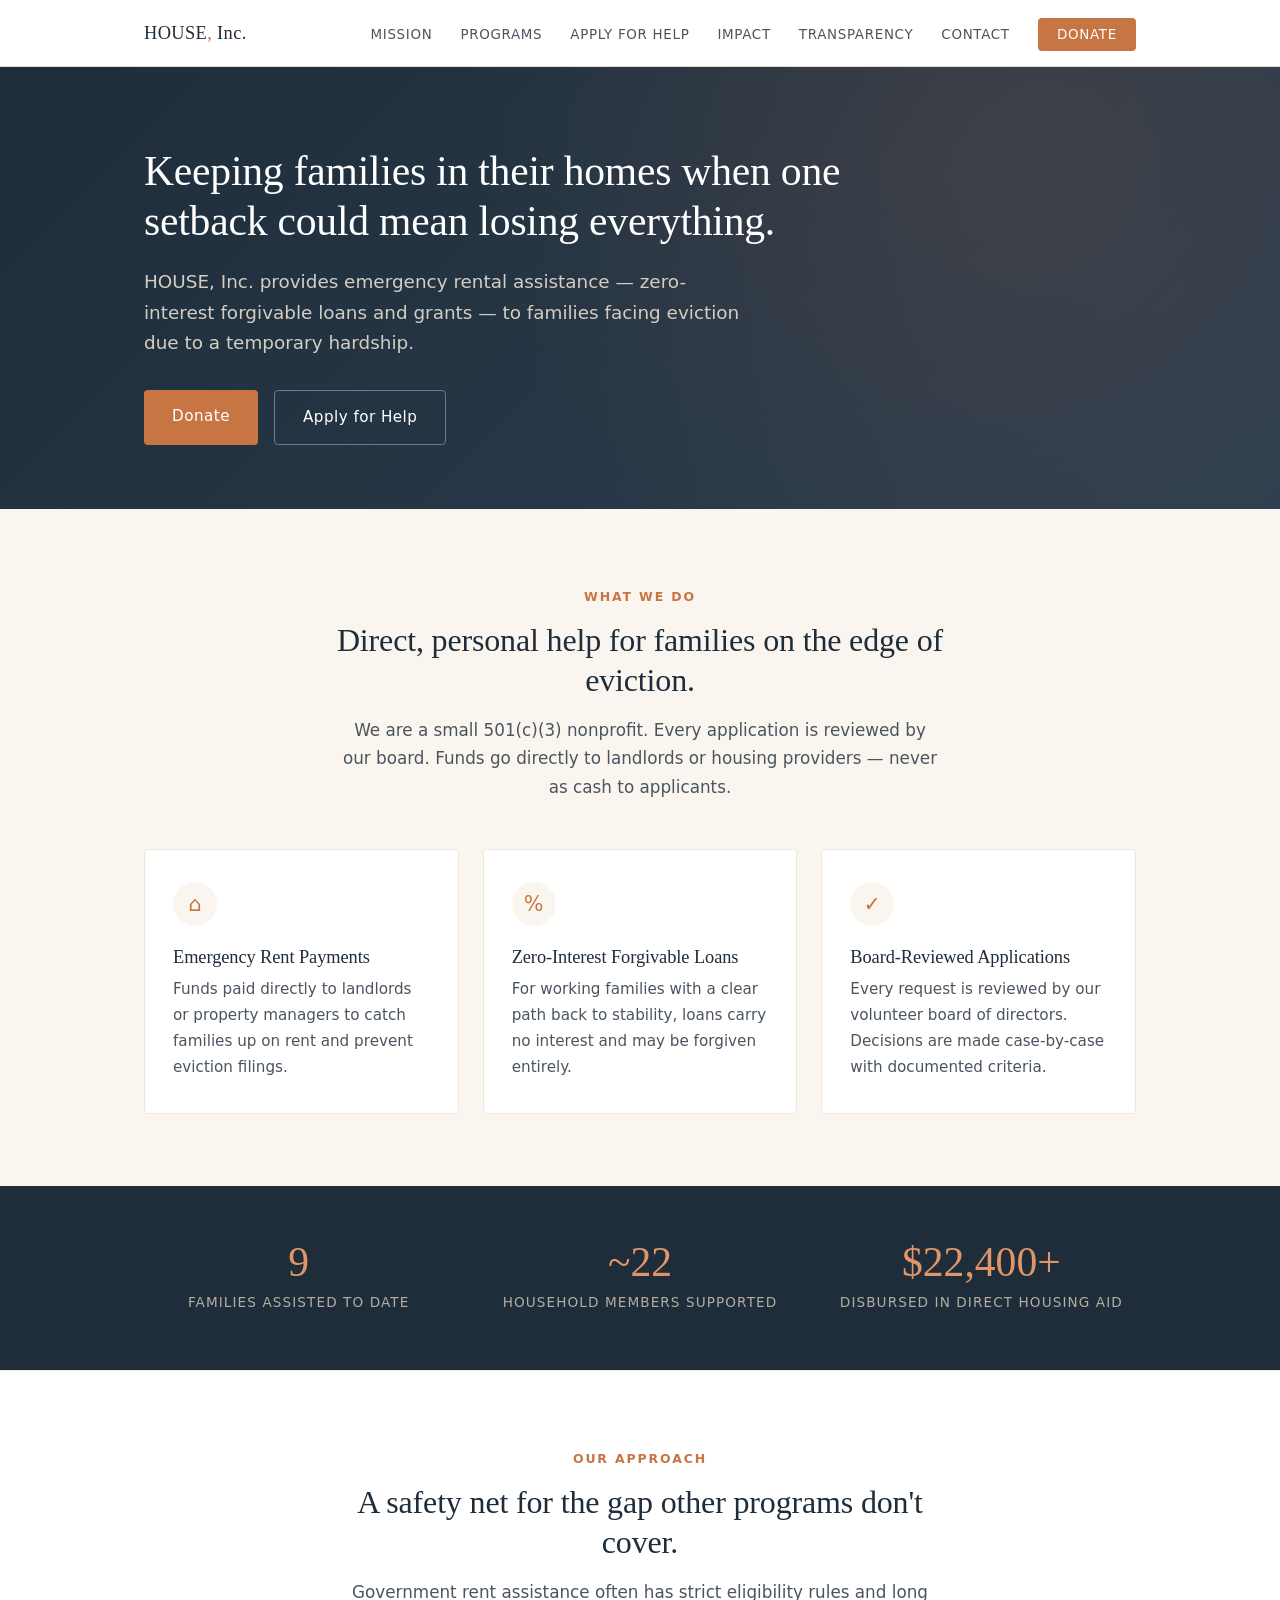
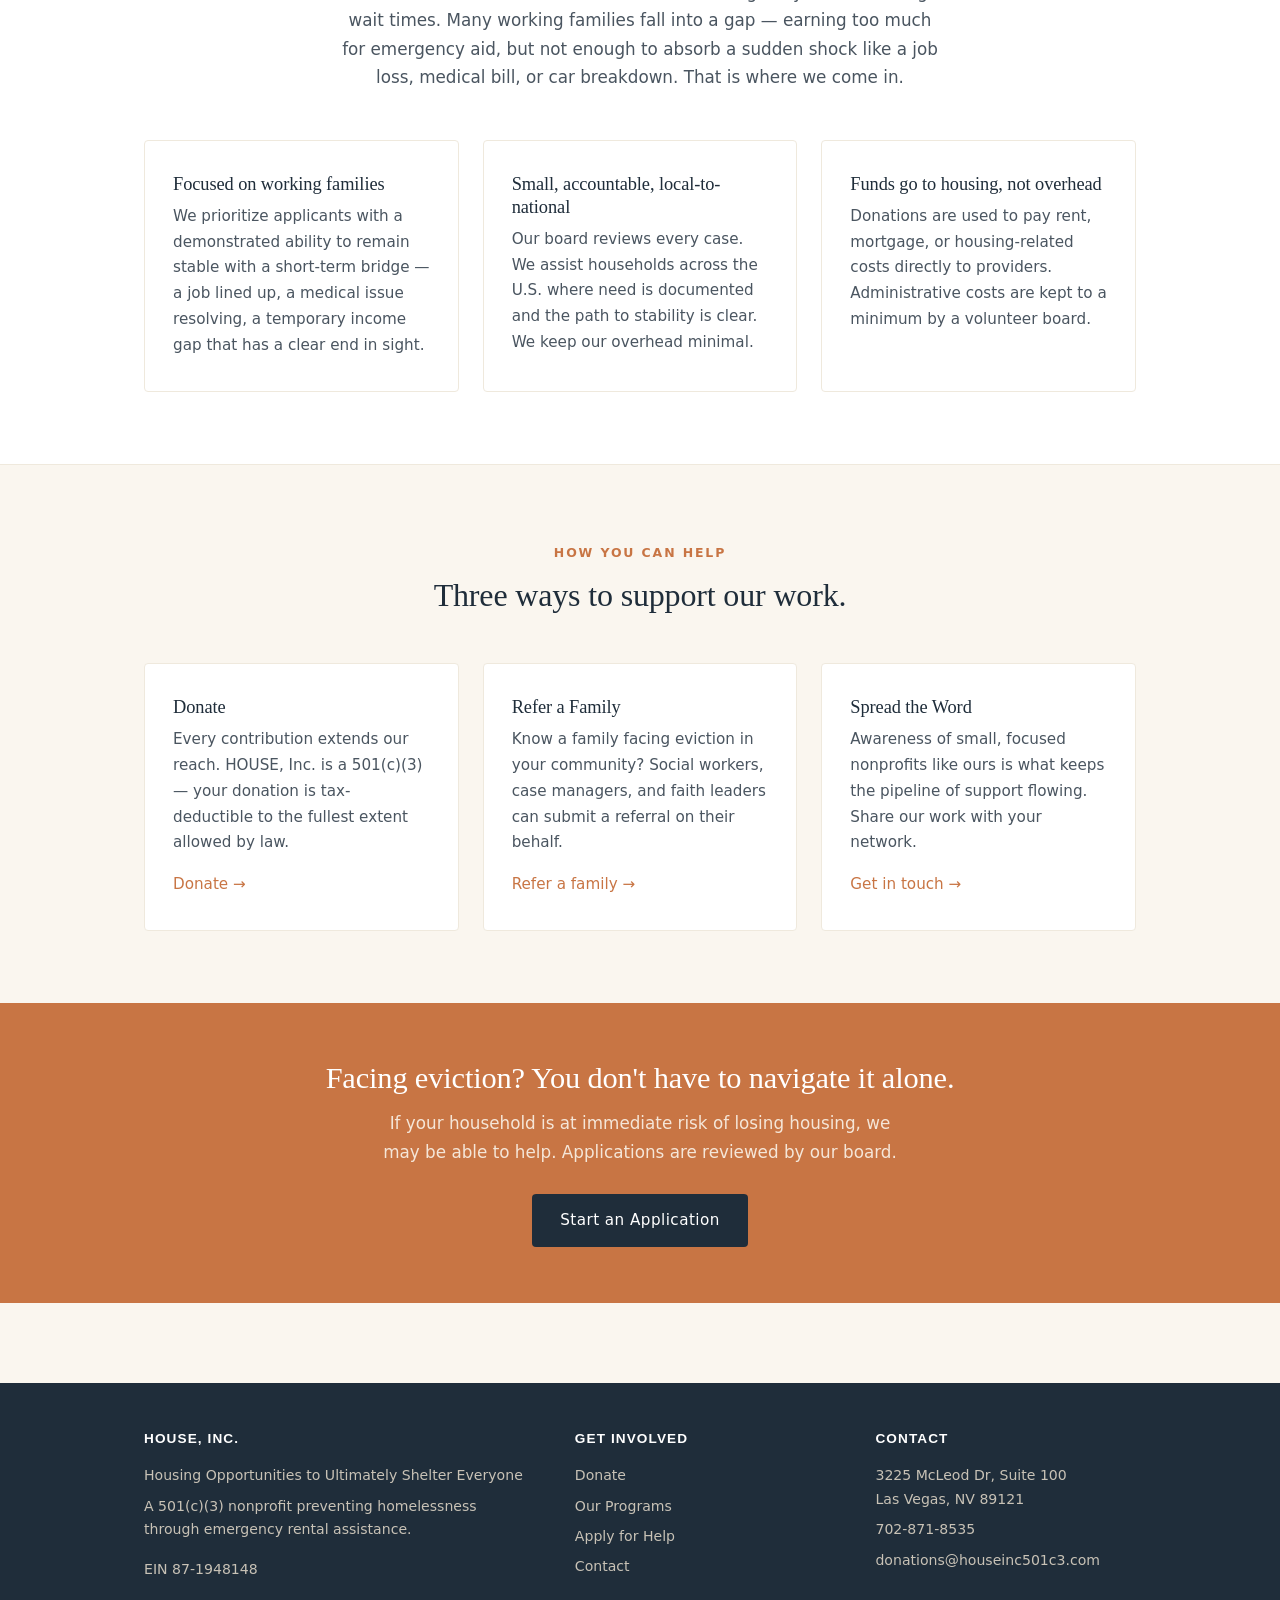
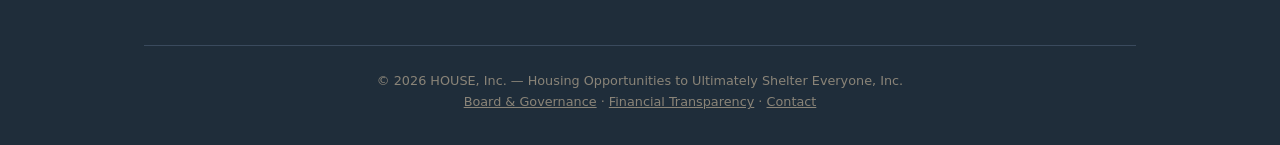
==== index.html @ 37bc9ef6 "Initial site: HOUSE Inc 501(c)(3) rebuild from Squarespace - 9 static pages: home, mission, programs" ====
<!DOCTYPE html>
<html lang="en">
<head>
 <meta charset="UTF-8">
 <meta name="viewport" content="width=device-width, initial-scale=1.0">
 <title>HOUSE, Inc. | Preventing Homelessness Through Emergency Rental Assistance</title>
 <meta name="description" content="HOUSE, Inc. is a 501(c)(3) nonprofit preventing homelessness by providing zero-interest forgivable loans and grants to families facing eviction. EIN 87-1948148.">
 <link rel="canonical" href="https://houseinc501c3.com/">
 <meta property="og:title" content="HOUSE, Inc. | Preventing Homelessness Through Emergency Rental Assistance">
 <meta property="og:description" content="A 501(c)(3) nonprofit helping families stay in their homes. Zero-interest forgivable loans and grants for emergency rent.">
 <meta property="og:type" content="website">
 <meta property="og:image" content="https://houseinc501c3.com/og-image.jpg">
 <meta property="og:url" content="https://houseinc501c3.com/">
 <link rel="stylesheet" href="/style.css">
</head>
<body>
 <div id="site-nav"></div>
 <main>
  <section class="hero">
   <div class="container">
    <h1>Keeping families in their homes when one setback could mean losing everything.</h1>
    <p class="tagline">HOUSE, Inc. provides emergency rental assistance — zero-interest forgivable loans and grants — to families facing eviction due to a temporary hardship.</p>
    <div class="hero-actions">
     <a href="/donate/" class="btn-primary">Donate</a>
     <a href="/apply/" class="btn-secondary">Apply for Help</a>
    </div>
   </div>
  </section>

  <section class="section">
   <div class="container">
    <div class="section-header">
     <span class="eyebrow">What We Do</span>
     <h2>Direct, personal help for families on the edge of eviction.</h2>
     <p>We are a small 501(c)(3) nonprofit. Every application is reviewed by our board. Funds go directly to landlords or housing providers — never as cash to applicants.</p>
    </div>
    <div class="pillars-grid">
     <div class="pillar">
      <div class="icon">⌂</div>
      <h3>Emergency Rent Payments</h3>
      <p>Funds paid directly to landlords or property managers to catch families up on rent and prevent eviction filings.</p>
     </div>
     <div class="pillar">
      <div class="icon">%</div>
      <h3>Zero-Interest Forgivable Loans</h3>
      <p>For working families with a clear path back to stability, loans carry no interest and may be forgiven entirely.</p>
     </div>
     <div class="pillar">
      <div class="icon">✓</div>
      <h3>Board-Reviewed Applications</h3>
      <p>Every request is reviewed by our volunteer board of directors. Decisions are made case-by-case with documented criteria.</p>
     </div>
    </div>
   </div>
  </section>

  <section class="stats">
   <div class="container">
    <div class="stats-grid">
     <div>
      <div class="stat-number">9</div>
      <div class="stat-label">Families assisted to date</div>
     </div>
     <div>
      <div class="stat-number">~22</div>
      <div class="stat-label">Household members supported</div>
     </div>
     <div>
      <div class="stat-number">$22,400+</div>
      <div class="stat-label">Disbursed in direct housing aid</div>
     </div>
    </div>
   </div>
  </section>

  <section class="section section-soft">
   <div class="container">
    <div class="section-header">
     <span class="eyebrow">Our Approach</span>
     <h2>A safety net for the gap other programs don't cover.</h2>
     <p>Government rent assistance often has strict eligibility rules and long wait times. Many working families fall into a gap — earning too much for emergency aid, but not enough to absorb a sudden shock like a job loss, medical bill, or car breakdown. That is where we come in.</p>
    </div>
    <div class="pillars-grid">
     <div class="pillar">
      <h3>Focused on working families</h3>
      <p>We prioritize applicants with a demonstrated ability to remain stable with a short-term bridge — a job lined up, a medical issue resolving, a temporary income gap that has a clear end in sight.</p>
     </div>
     <div class="pillar">
      <h3>Small, accountable, local-to-national</h3>
      <p>Our board reviews every case. We assist households across the U.S. where need is documented and the path to stability is clear. We keep our overhead minimal.</p>
     </div>
     <div class="pillar">
      <h3>Funds go to housing, not overhead</h3>
      <p>Donations are used to pay rent, mortgage, or housing-related costs directly to providers. Administrative costs are kept to a minimum by a volunteer board.</p>
     </div>
    </div>
   </div>
  </section>

  <section class="section">
   <div class="container">
    <div class="section-header">
     <span class="eyebrow">How You Can Help</span>
     <h2>Three ways to support our work.</h2>
    </div>
    <div class="pillars-grid">
     <div class="pillar">
      <h3>Donate</h3>
      <p>Every contribution extends our reach. HOUSE, Inc. is a 501(c)(3) — your donation is tax-deductible to the fullest extent allowed by law.</p>
      <p style="margin-top:1rem;"><a href="/donate/">Donate →</a></p>
     </div>
     <div class="pillar">
      <h3>Refer a Family</h3>
      <p>Know a family facing eviction in your community? Social workers, case managers, and faith leaders can submit a referral on their behalf.</p>
      <p style="margin-top:1rem;"><a href="/apply/">Refer a family →</a></p>
     </div>
     <div class="pillar">
      <h3>Spread the Word</h3>
      <p>Awareness of small, focused nonprofits like ours is what keeps the pipeline of support flowing. Share our work with your network.</p>
      <p style="margin-top:1rem;"><a href="/contact/">Get in touch →</a></p>
     </div>
    </div>
   </div>
  </section>

  <section class="cta-banner">
   <div class="container">
    <h2>Facing eviction? You don't have to navigate it alone.</h2>
    <p>If your household is at immediate risk of losing housing, we may be able to help. Applications are reviewed by our board.</p>
    <a href="/apply/" class="btn-primary">Start an Application</a>
   </div>
  </section>
 </main>
 <div id="site-footer"></div>
 <script src="/nav.js"></script>
 <script src="/footer.js"></script>
</body>
</html>
---- style.css ----
/* ================================================
 HOUSE, Inc. — Main Stylesheet
 A 501(c)(3) preventing homelessness through
 emergency rental assistance.
 ================================================ */

:root {
 --slate: #2c3e50;
 --slate-dark: #1f2d3a;
 --slate-light: #4a5d72;
 --warm: #c87544;
 --warm-light: #e09668;
 --cream: #faf6ef;
 --paper: #ffffff;
 --ink: #1a1f2a;
 --ink-soft: #4a5560;
 --ink-muted: #7a8290;
 --border: #e3dccf;
 --border-soft: #efe9dd;
 --max-width: 1040px;
 --radius: 4px;
}

* { box-sizing: border-box; margin: 0; padding: 0; }

html { scroll-behavior: smooth; }

body {
 background: var(--cream);
 color: var(--ink);
 font-family: -apple-system, BlinkMacSystemFont, "Segoe UI", system-ui, sans-serif;
 font-size: 17px;
 line-height: 1.7;
 -webkit-font-smoothing: antialiased;
}

h1, h2, h3, h4 {
 font-family: Georgia, "Times New Roman", serif;
 color: var(--slate-dark);
 line-height: 1.25;
 font-weight: 400;
 letter-spacing: -0.005em;
}

a { color: var(--warm); text-decoration: none; transition: color 0.15s ease; }
a:hover { color: var(--slate); text-decoration: underline; text-underline-offset: 3px; }

.container {
 max-width: var(--max-width);
 margin: 0 auto;
 padding: 0 1.5rem;
}

/* ============================================
 Navigation
 ============================================ */
#site-nav {
 background: var(--paper);
 border-bottom: 1px solid var(--border);
 padding: 1.1rem 0;
 position: sticky;
 top: 0;
 z-index: 50;
}

#site-nav .container {
 display: flex;
 align-items: center;
 justify-content: space-between;
 gap: 1.5rem;
}

.nav-logo {
 font-family: Georgia, serif;
 font-size: 1.15rem;
 color: var(--slate-dark);
 font-weight: 400;
 letter-spacing: 0.02em;
 white-space: nowrap;
}

.nav-logo strong { color: var(--warm); font-weight: 400; }

.main-nav ul {
 list-style: none;
 display: flex;
 gap: 1.75rem;
 align-items: center;
}

.main-nav a {
 color: var(--ink-soft);
 font-size: 0.84rem;
 letter-spacing: 0.05em;
 text-transform: uppercase;
 font-weight: 500;
}

.main-nav a:hover { color: var(--warm); text-decoration: none; }

.nav-donate {
 background: var(--warm);
 color: var(--paper) !important;
 padding: 0.55rem 1.2rem;
 border-radius: var(--radius);
 text-transform: uppercase;
 font-size: 0.84rem;
 letter-spacing: 0.06em;
}

.nav-donate:hover { background: var(--slate); text-decoration: none; }

.nav-toggle {
 display: none;
 background: none;
 border: none;
 font-size: 1.5rem;
 color: var(--slate-dark);
 cursor: pointer;
 padding: 0.25rem 0.5rem;
}

/* ============================================
 Footer
 ============================================ */
#site-footer {
 background: var(--slate-dark);
 color: #c8c2b6;
 padding: 3rem 0 2rem;
 margin-top: 5rem;
 font-size: 0.88rem;
 line-height: 1.7;
}

#site-footer .container {
 display: grid;
 grid-template-columns: 1.5fr 1fr 1fr;
 gap: 2.5rem;
}

.footer-col h4 {
 color: var(--paper);
 font-size: 0.85rem;
 text-transform: uppercase;
 letter-spacing: 0.08em;
 font-family: -apple-system, sans-serif;
 font-weight: 600;
 margin-bottom: 1rem;
}

.footer-col p, .footer-col li {
 color: #c8c2b6;
 margin-bottom: 0.4rem;
}

.footer-col a { color: #c8c2b6; }
.footer-col a:hover { color: var(--warm-light); }

.footer-col ul { list-style: none; }

.footer-bottom {
 grid-column: 1 / -1;
 border-top: 1px solid #3a4a5d;
 padding-top: 1.5rem;
 margin-top: 1rem;
 text-align: center;
 color: #8a8478;
 font-size: 0.8rem;
}

.footer-bottom a { color: #8a8478; text-decoration: underline; }

/* ============================================
 Hero
 ============================================ */
.hero {
 background: linear-gradient(135deg, var(--slate-dark) 0%, var(--slate) 100%);
 color: var(--paper);
 padding: 5rem 0 4rem;
 position: relative;
 overflow: hidden;
}

.hero::before {
 content: "";
 position: absolute;
 top: 0; right: 0; bottom: 0; left: 0;
 background: radial-gradient(circle at 80% 20%, rgba(200, 117, 68, 0.15) 0%, transparent 50%);
 pointer-events: none;
}

.hero .container { position: relative; z-index: 1; }

.hero h1 {
 color: var(--paper);
 font-size: 2.6rem;
 margin-bottom: 1.25rem;
 max-width: 720px;
 line-height: 1.2;
}

.hero .tagline {
 color: #d4cec2;
 font-size: 1.15rem;
 max-width: 600px;
 line-height: 1.65;
 margin-bottom: 2rem;
}

.hero-actions {
 display: flex;
 gap: 1rem;
 flex-wrap: wrap;
}

.btn-primary {
 background: var(--warm);
 color: var(--paper);
 padding: 0.85rem 1.75rem;
 border-radius: var(--radius);
 font-size: 0.95rem;
 font-weight: 500;
 letter-spacing: 0.03em;
 display: inline-block;
}

.btn-primary:hover {
 background: var(--warm-light);
 color: var(--slate-dark);
 text-decoration: none;
}

.btn-secondary {
 background: transparent;
 color: var(--paper);
 border: 1px solid #6b7a8c;
 padding: 0.85rem 1.75rem;
 border-radius: var(--radius);
 font-size: 0.95rem;
 letter-spacing: 0.03em;
 display: inline-block;
}

.btn-secondary:hover {
 background: rgba(255, 255, 255, 0.08);
 color: var(--paper);
 text-decoration: none;
}

/* ============================================
 Sections
 ============================================ */
.section {
 padding: 4.5rem 0;
}

.section-tight { padding: 3rem 0; }

.section-soft { background: var(--paper); border-top: 1px solid var(--border-soft); border-bottom: 1px solid var(--border-soft); }

.section-header {
 text-align: center;
 margin-bottom: 3rem;
}

.section-header .eyebrow {
 display: inline-block;
 font-size: 0.78rem;
 letter-spacing: 0.15em;
 text-transform: uppercase;
 color: var(--warm);
 font-weight: 600;
 margin-bottom: 0.75rem;
}

.section-header h2 {
 font-size: 2rem;
 max-width: 640px;
 margin: 0 auto 1rem;
}

.section-header p {
 color: var(--ink-soft);
 max-width: 600px;
 margin: 0 auto;
 font-size: 1.05rem;
}

/* ============================================
 Pillars / Cards
 ============================================ */
.pillars-grid {
 display: grid;
 grid-template-columns: repeat(3, 1fr);
 gap: 1.5rem;
}

.pillar {
 background: var(--paper);
 border: 1px solid var(--border-soft);
 border-radius: var(--radius);
 padding: 2rem 1.75rem;
}

.pillar .icon {
 width: 44px;
 height: 44px;
 background: var(--cream);
 border-radius: 50%;
 display: flex;
 align-items: center;
 justify-content: center;
 color: var(--warm);
 font-size: 1.3rem;
 margin-bottom: 1.25rem;
}

.pillar h3 {
 font-size: 1.15rem;
 margin-bottom: 0.5rem;
 color: var(--slate-dark);
}

.pillar p {
 color: var(--ink-soft);
 font-size: 0.95rem;
}

/* ============================================
 Stats
 ============================================ */
.stats {
 background: var(--slate-dark);
 color: var(--paper);
 padding: 3.5rem 0;
}

.stats-grid {
 display: grid;
 grid-template-columns: repeat(3, 1fr);
 gap: 2rem;
 text-align: center;
}

.stat-number {
 font-family: Georgia, serif;
 font-size: 2.6rem;
 color: var(--warm-light);
 line-height: 1;
 margin-bottom: 0.5rem;
}

.stat-label {
 font-size: 0.85rem;
 text-transform: uppercase;
 letter-spacing: 0.08em;
 color: #b4ada1;
}

/* ============================================
 Page Content (inner pages)
 ============================================ */
.page-header {
 background: var(--slate);
 color: var(--paper);
 padding: 3.5rem 0 3rem;
}

.page-header h1 {
 color: var(--paper);
 font-size: 2.3rem;
 margin-bottom: 0.75rem;
}

.page-header p {
 color: #c8c2b6;
 font-size: 1.1rem;
 max-width: 640px;
}

.page-content {
 padding: 4rem 0;
 max-width: 720px;
 margin: 0 auto;
}

.page-content h2 {
 font-size: 1.5rem;
 color: var(--slate-dark);
 margin: 2.5rem 0 1rem;
 padding-top: 0.5rem;
}

.page-content h2:first-child { margin-top: 0; }

.page-content h3 {
 font-size: 1.1rem;
 color: var(--slate-dark);
 margin: 1.75rem 0 0.75rem;
 font-family: -apple-system, sans-serif;
 font-weight: 600;
}

.page-content p {
 margin-bottom: 1.1rem;
 color: var(--ink);
}

.page-content ul, .page-content ol {
 margin: 0.5rem 0 1.25rem 1.4rem;
}

.page-content li {
 margin-bottom: 0.5rem;
 color: var(--ink);
}

.page-content strong { color: var(--slate-dark); }

.page-content a { color: var(--warm); }

.page-content blockquote {
 border-left: 3px solid var(--warm);
 padding: 0.5rem 0 0.5rem 1.25rem;
 margin: 1.5rem 0;
 color: var(--ink-soft);
 font-style: italic;
}

/* ============================================
 Callout / Info Box
 ============================================ */
.callout {
 background: var(--paper);
 border: 1px solid var(--border-soft);
 border-left: 4px solid var(--warm);
 border-radius: var(--radius);
 padding: 1.5rem 1.75rem;
 margin: 2rem 0;
}

.callout h3 {
 color: var(--slate-dark);
 font-family: -apple-system, sans-serif;
 font-weight: 600;
 font-size: 1.05rem;
 margin-bottom: 0.5rem;
}

.callout p { margin-bottom: 0.5rem; }
.callout p:last-child { margin-bottom: 0; }

/* ============================================
 Programs
 ============================================ */
.program-card {
 background: var(--paper);
 border: 1px solid var(--border-soft);
 border-radius: var(--radius);
 padding: 2rem;
 margin-bottom: 1.5rem;
}

.program-card h3 {
 color: var(--slate-dark);
 font-size: 1.35rem;
 margin-bottom: 0.5rem;
}

.program-card .program-tag {
 display: inline-block;
 background: var(--cream);
 color: var(--warm);
 font-size: 0.75rem;
 padding: 0.25rem 0.7rem;
 border-radius: 99px;
 letter-spacing: 0.05em;
 text-transform: uppercase;
 font-weight: 600;
 margin-bottom: 1rem;
}

/* ============================================
 Forms
 ============================================ */
.form-card {
 background: var(--paper);
 border: 1px solid var(--border-soft);
 border-radius: var(--radius);
 padding: 2.5rem;
 max-width: 640px;
 margin: 0 auto;
}

.form-group { margin-bottom: 1.25rem; }

.form-group label {
 display: block;
 font-size: 0.85rem;
 color: var(--ink-soft);
 margin-bottom: 0.4rem;
 letter-spacing: 0.04em;
 font-weight: 500;
}

.form-group input,
.form-group textarea,
.form-group select {
 width: 100%;
 padding: 0.75rem 0.9rem;
 border: 1px solid var(--border);
 background: white;
 font-family: inherit;
 font-size: 1rem;
 color: var(--ink);
 border-radius: var(--radius);
}

.form-group input:focus,
.form-group textarea:focus,
.form-group select:focus {
 outline: none;
 border-color: var(--warm);
 box-shadow: 0 0 0 3px rgba(200, 117, 68, 0.15);
}

.form-group textarea { min-height: 130px; resize: vertical; }

.btn {
 display: inline-block;
 padding: 0.85rem 1.75rem;
 background: var(--warm);
 color: var(--paper) !important;
 font-size: 0.92rem;
 letter-spacing: 0.04em;
 font-weight: 500;
 border: none;
 border-radius: var(--radius);
 cursor: pointer;
 font-family: inherit;
}

.btn:hover { background: var(--slate); }

.btn-block { width: 100%; text-align: center; }

.btn-outline {
 background: transparent;
 color: var(--slate-dark) !important;
 border: 1px solid var(--border);
}

.btn-outline:hover { background: var(--cream); color: var(--slate-dark) !important; }

/* ============================================
 Info table (board, etc.)
 ============================================ */
.info-list {
 list-style: none;
 margin: 1rem 0;
}

.info-list li {
 display: flex;
 gap: 1.5rem;
 padding: 0.75rem 0;
 border-bottom: 1px solid var(--border-soft);
}

.info-list .label {
 flex: 0 0 160px;
 color: var(--ink-muted);
 font-size: 0.85rem;
 text-transform: uppercase;
 letter-spacing: 0.05em;
 padding-top: 0.15rem;
}

.info-list .value {
 flex: 1;
 color: var(--ink);
}

/* ============================================
 CTA Banner
 ============================================ */
.cta-banner {
 background: var(--warm);
 color: var(--paper);
 padding: 3.5rem 0;
 text-align: center;
}

.cta-banner h2 {
 color: var(--paper);
 font-size: 1.9rem;
 margin-bottom: 0.75rem;
}

.cta-banner p {
 color: #f5e6d8;
 max-width: 540px;
 margin: 0 auto 1.75rem;
 font-size: 1.05rem;
}

.cta-banner .btn-primary {
 background: var(--slate-dark);
 color: var(--paper) !important;
}

.cta-banner .btn-primary:hover { background: var(--slate); }

.cta-banner .btn-secondary {
 color: var(--paper);
 border-color: rgba(255, 255, 255, 0.4);
}

.cta-banner .btn-secondary:hover { background: rgba(255, 255, 255, 0.1); }

/* ============================================
 Responsive
 ============================================ */
@media (max-width: 860px) {
 .pillars-grid { grid-template-columns: 1fr; }
 .stats-grid { grid-template-columns: 1fr; gap: 2.5rem; }
 #site-footer .container { grid-template-columns: 1fr; gap: 2rem; }

 .nav-toggle { display: block; }

 .main-nav {
 display: none;
 position: absolute;
 top: 100%;
 left: 0;
 right: 0;
 background: var(--paper);
 border-bottom: 1px solid var(--border);
 padding: 1rem 1.5rem 1.5rem;
 box-shadow: 0 4px 12px rgba(0,0,0,0.06);
 }

 .main-nav.open { display: block; }

 .main-nav ul {
 flex-direction: column;
 gap: 1rem;
 align-items: flex-start;
 }

 .main-nav a { font-size: 0.95rem; }

 .nav-donate { margin-top: 0.5rem; }

 #site-nav { position: relative; }

 .hero h1 { font-size: 2rem; }
 .hero { padding: 3.5rem 0 3rem; }

 .page-header h1 { font-size: 1.85rem; }
 .section-header h2 { font-size: 1.65rem; }
}

@media (max-width: 480px) {
 body { font-size: 16px; }
 .hero h1 { font-size: 1.75rem; }
 .btn-primary, .btn-secondary { width: 100%; text-align: center; }
 .hero-actions { flex-direction: column; }
}
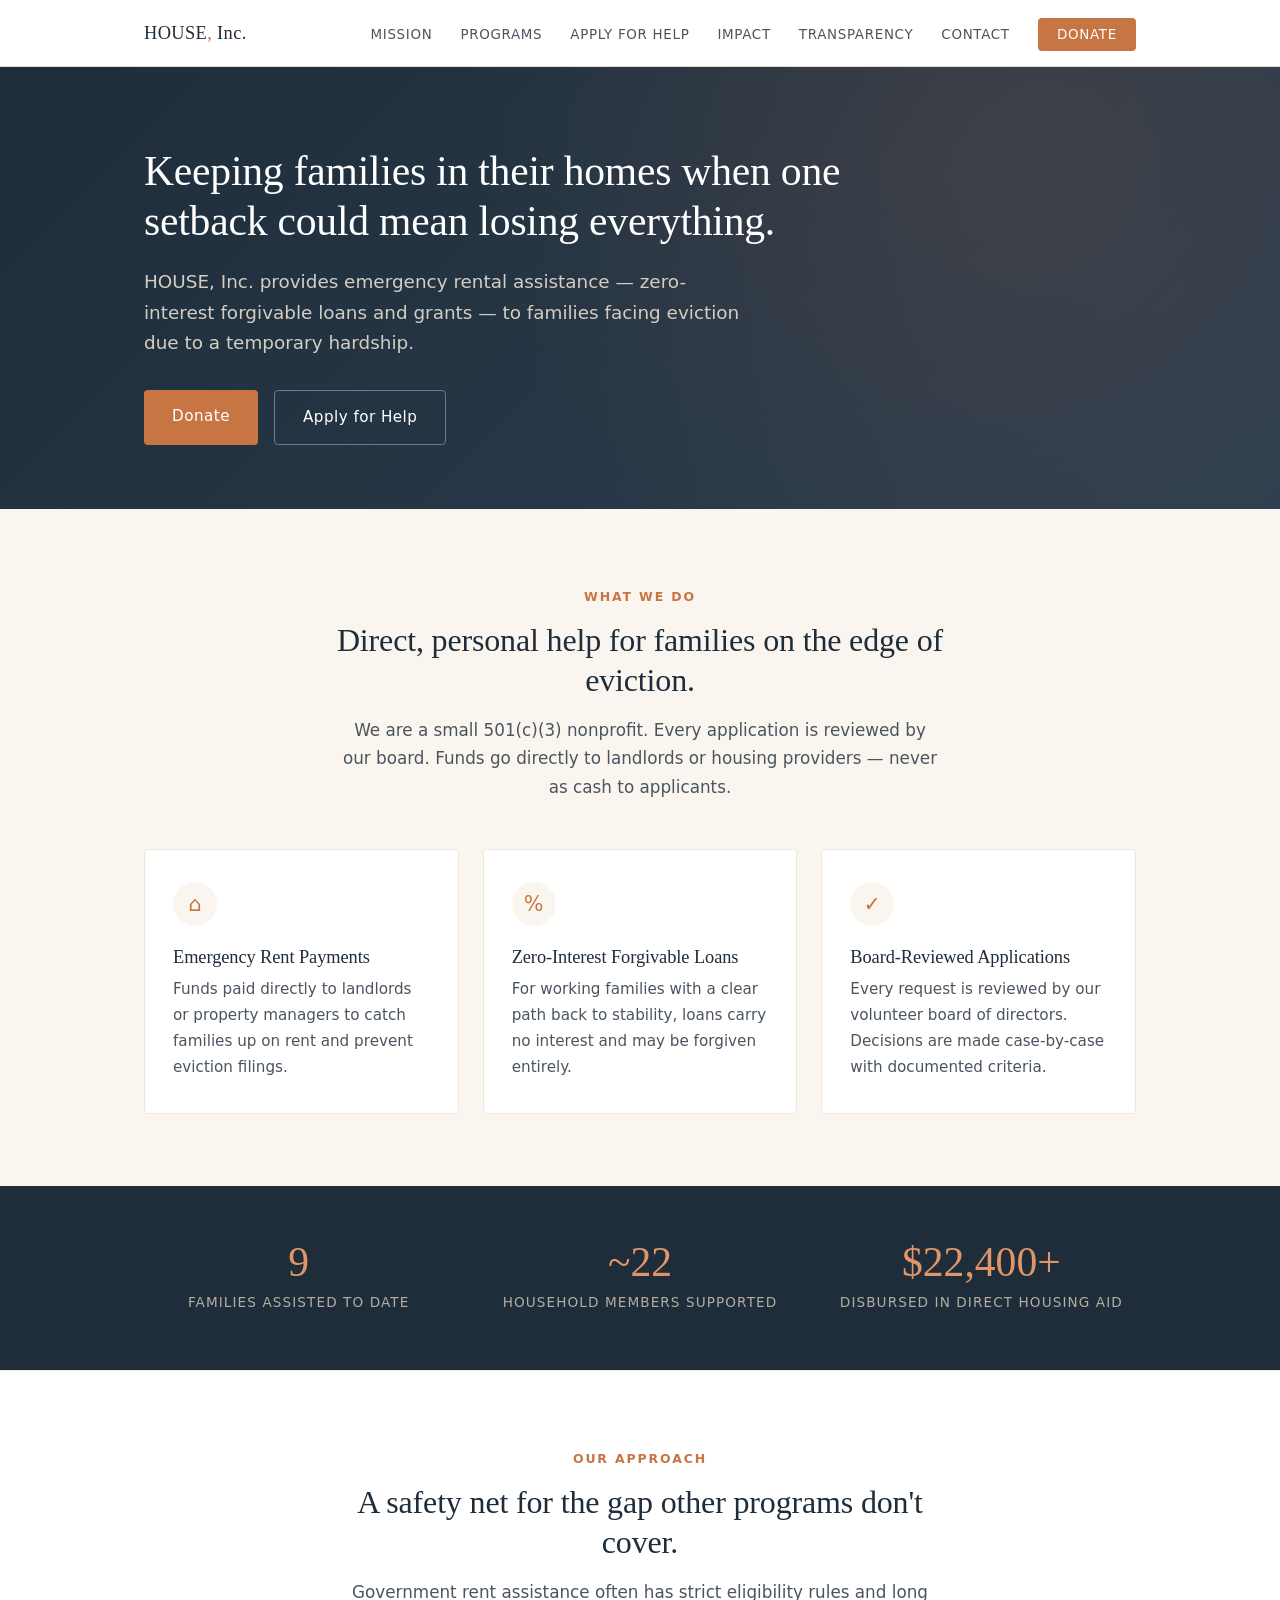
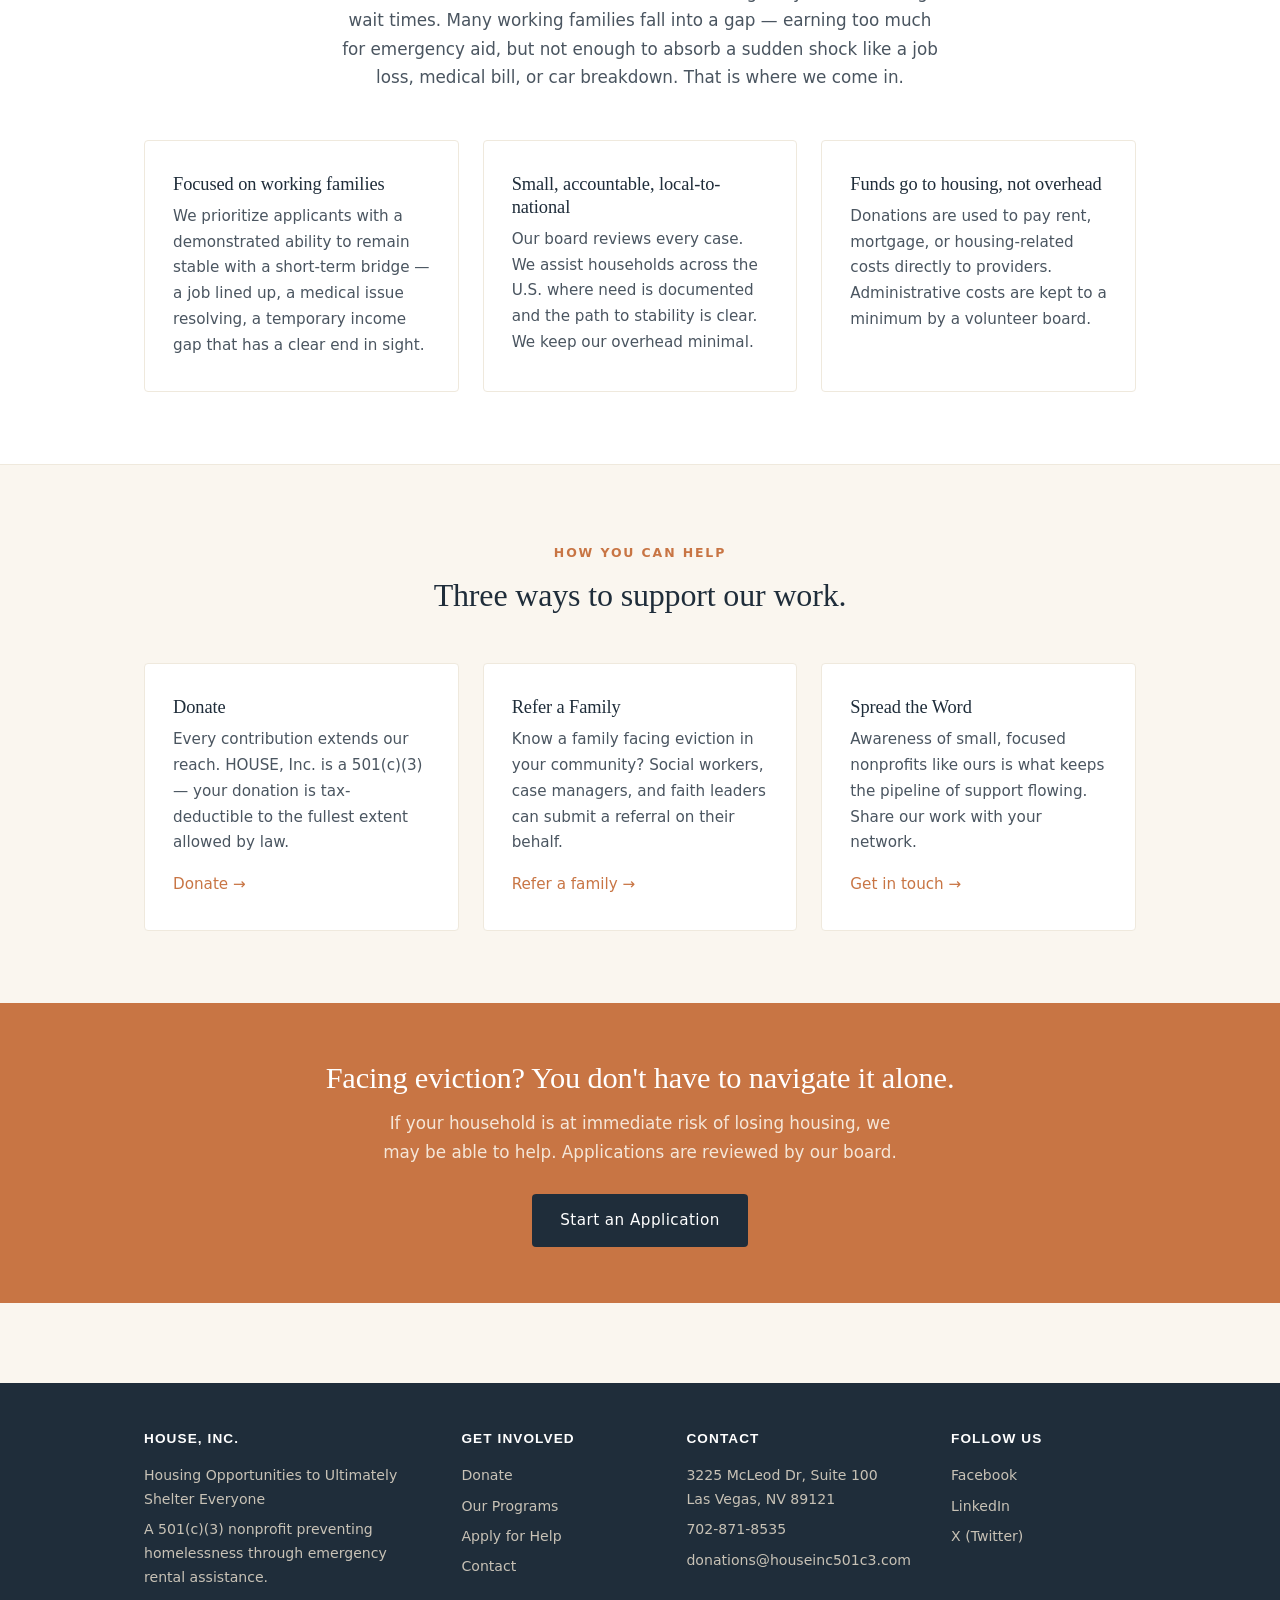
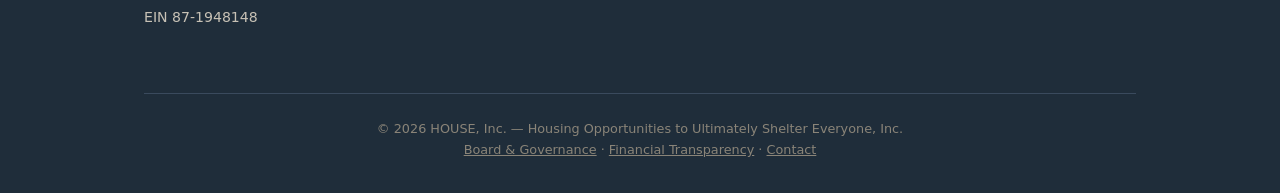
==== commit 64df03cd: "Add favicon set and link tags on all pages Generated from a 1024x1024 brand favicon (slate + copper " ====
--- a/index.html
+++ b/index.html
@@ -6,6 +6,12 @@
  <title>HOUSE, Inc. | Preventing Homelessness Through Emergency Rental Assistance</title>
  <meta name="description" content="HOUSE, Inc. is a 501(c)(3) nonprofit preventing homelessness by providing zero-interest forgivable loans and grants to families facing eviction. EIN 87-1948148.">
  <link rel="canonical" href="https://houseinc501c3.com/">
+ <link rel="icon" type="image/x-icon" href="/favicon.ico">
+ <link rel="icon" type="image/png" sizes="32x32" href="/favicon-32x32.png">
+ <link rel="icon" type="image/png" sizes="16x16" href="/favicon-16x16.png">
+ <link rel="apple-touch-icon" sizes="180x180" href="/apple-touch-icon.png">
+ <link rel="manifest" href="/site.webmanifest">
+ <meta name="theme-color" content="#2c3e50">
  <meta property="og:title" content="HOUSE, Inc. | Preventing Homelessness Through Emergency Rental Assistance">
  <meta property="og:description" content="A 501(c)(3) nonprofit helping families stay in their homes. Zero-interest forgivable loans and grants for emergency rent.">
  <meta property="og:type" content="website">
--- a/style.css
+++ b/style.css
@@ -134,7 +134,7 @@
 
 #site-footer .container {
  display: grid;
- grid-template-columns: 1.5fr 1fr 1fr;
+ grid-template-columns: 1.5fr 1fr 1fr 1fr;
  gap: 2.5rem;
 }
 
@@ -624,7 +624,7 @@
 @media (max-width: 860px) {
  .pillars-grid { grid-template-columns: 1fr; }
  .stats-grid { grid-template-columns: 1fr; gap: 2.5rem; }
- #site-footer .container { grid-template-columns: 1fr; gap: 2rem; }
+ #site-footer .container { grid-template-columns: 1fr 1fr; gap: 2rem; }
 
  .nav-toggle { display: block; }
 
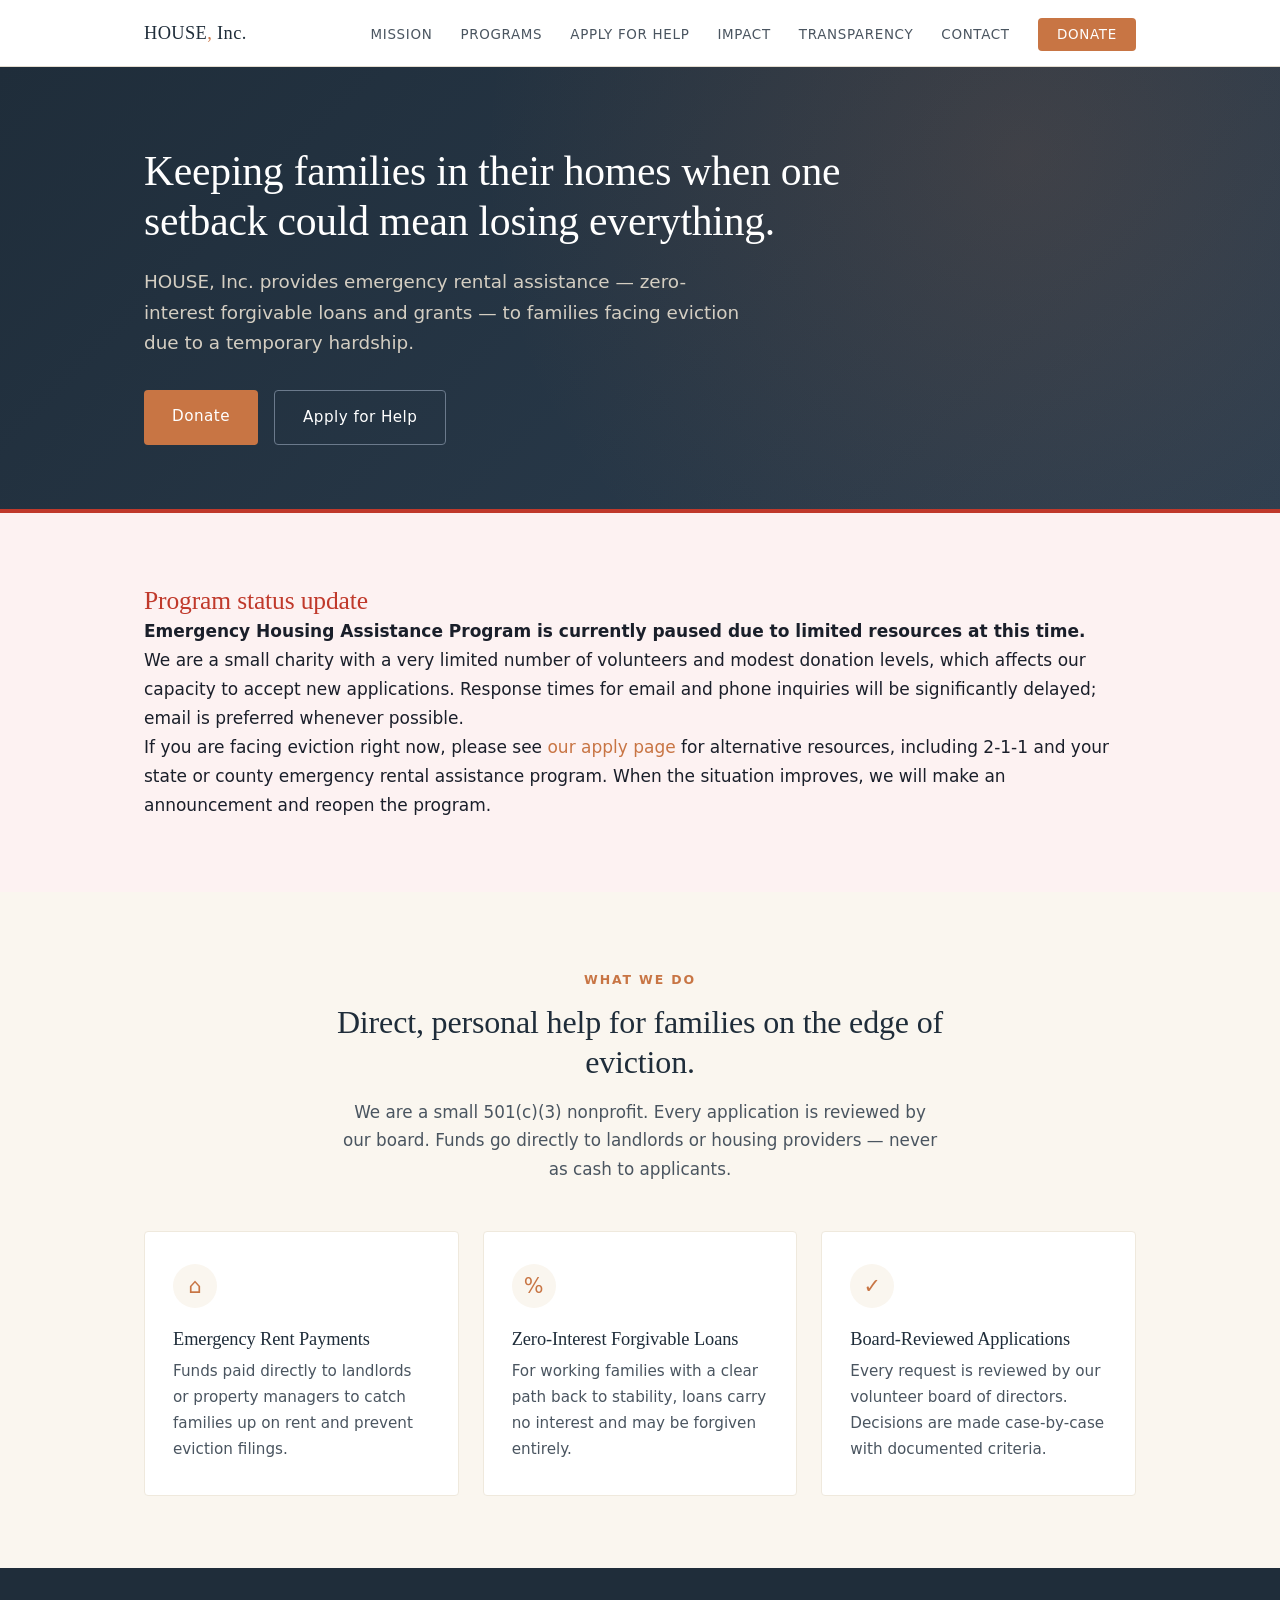
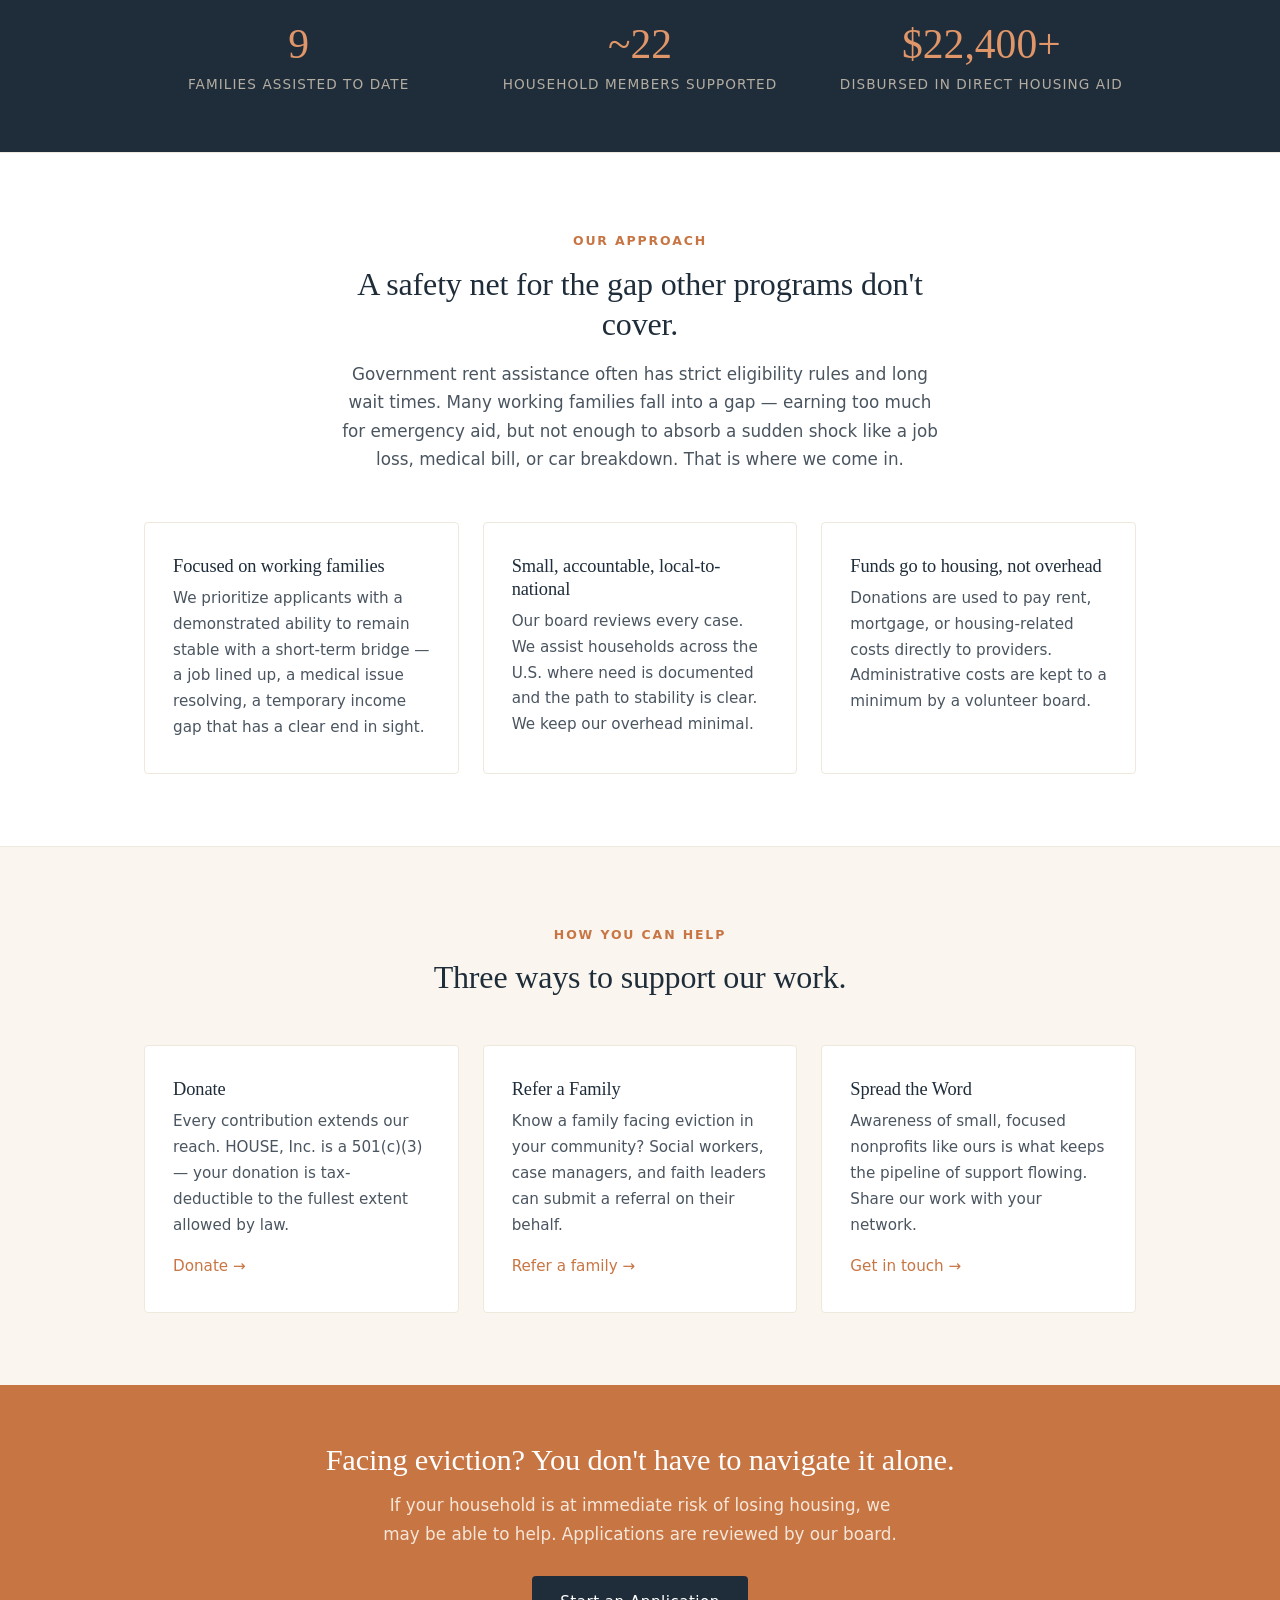
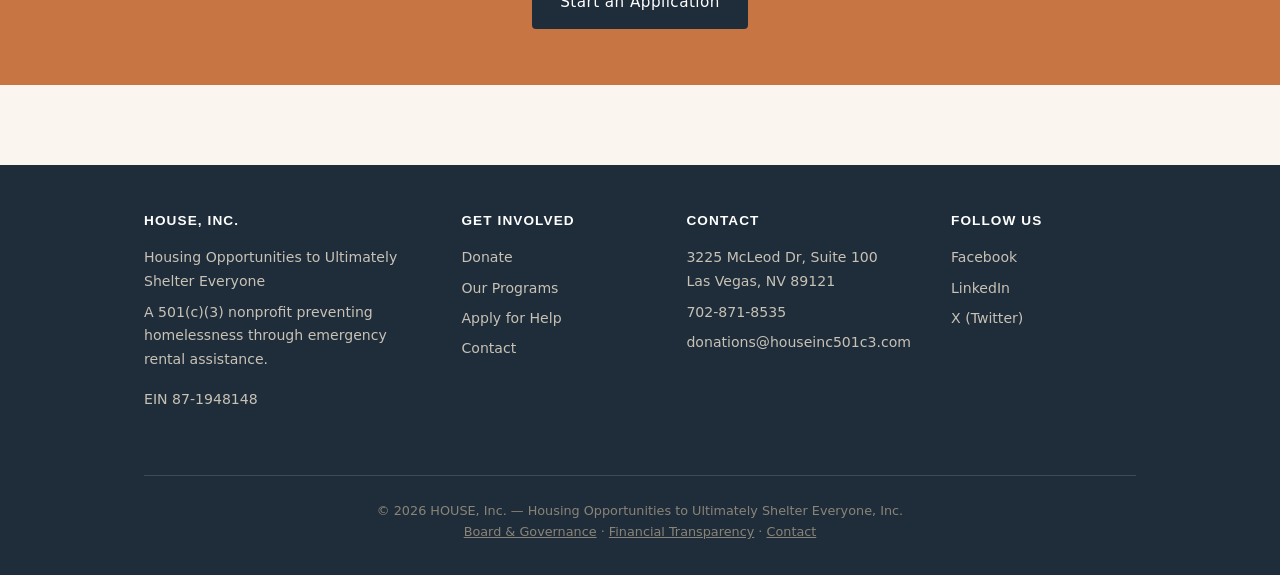
==== commit 997b05c4: "site: pause Emergency Housing Assistance Program site-wide Apply the paused-state notice to every pa" ====
--- a/index.html
+++ b/index.html
@@ -18,6 +18,14 @@
  <meta property="og:image" content="https://houseinc501c3.com/og-image.jpg">
  <meta property="og:url" content="https://houseinc501c3.com/">
  <link rel="stylesheet" href="/style.css">
+ <!-- Google tag (gtag.js) — GA4 (HOUSE Inc property 299582647) -->
+ <script async src="https://www.googletagmanager.com/gtag/js?id=G-G3Y6Z1L3GK"></script>
+ <script>
+  window.dataLayer = window.dataLayer || [];
+  function gtag(){dataLayer.push(arguments);}
+  gtag('js', new Date());
+  gtag('config', 'G-G3Y6Z1L3GK');
+ </script>
 </head>
 <body>
  <div id="site-nav"></div>
@@ -30,6 +38,15 @@
      <a href="/donate/" class="btn-primary">Donate</a>
      <a href="/apply/" class="btn-secondary">Apply for Help</a>
     </div>
+   </div>
+  </section>
+
+  <section class="section" style="background-color: #fdf2f2; border-top: 4px solid #c0392b;">
+   <div class="container">
+    <h2 style="margin-top:0; color: #c0392b;">Program status update</h2>
+    <p><strong>Emergency Housing Assistance Program is currently paused due to limited resources at this time.</strong></p>
+    <p>We are a small charity with a very limited number of volunteers and modest donation levels, which affects our capacity to accept new applications. Response times for email and phone inquiries will be significantly delayed; email is preferred whenever possible.</p>
+    <p>If you are facing eviction right now, please see <a href="/apply/">our apply page</a> for alternative resources, including 2-1-1 and your state or county emergency rental assistance program. When the situation improves, we will make an announcement and reopen the program.</p>
    </div>
   </section>
 
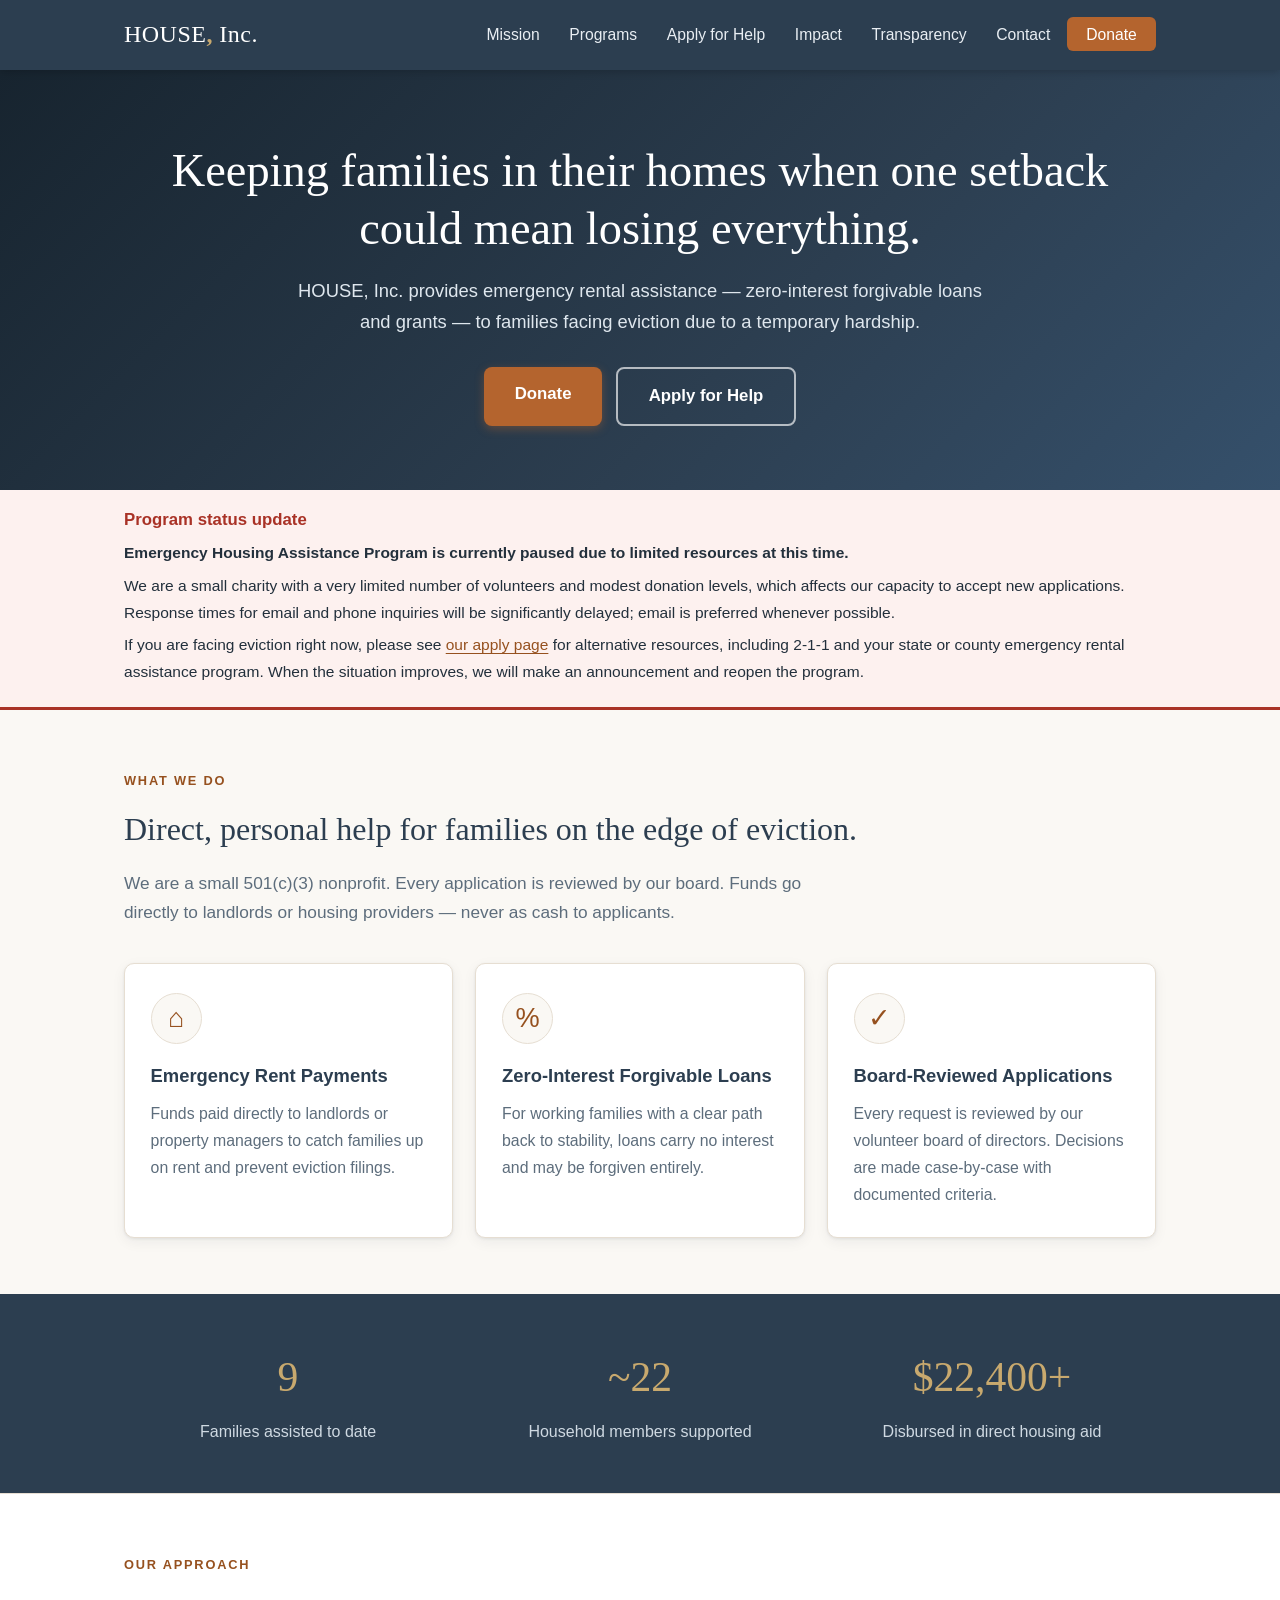
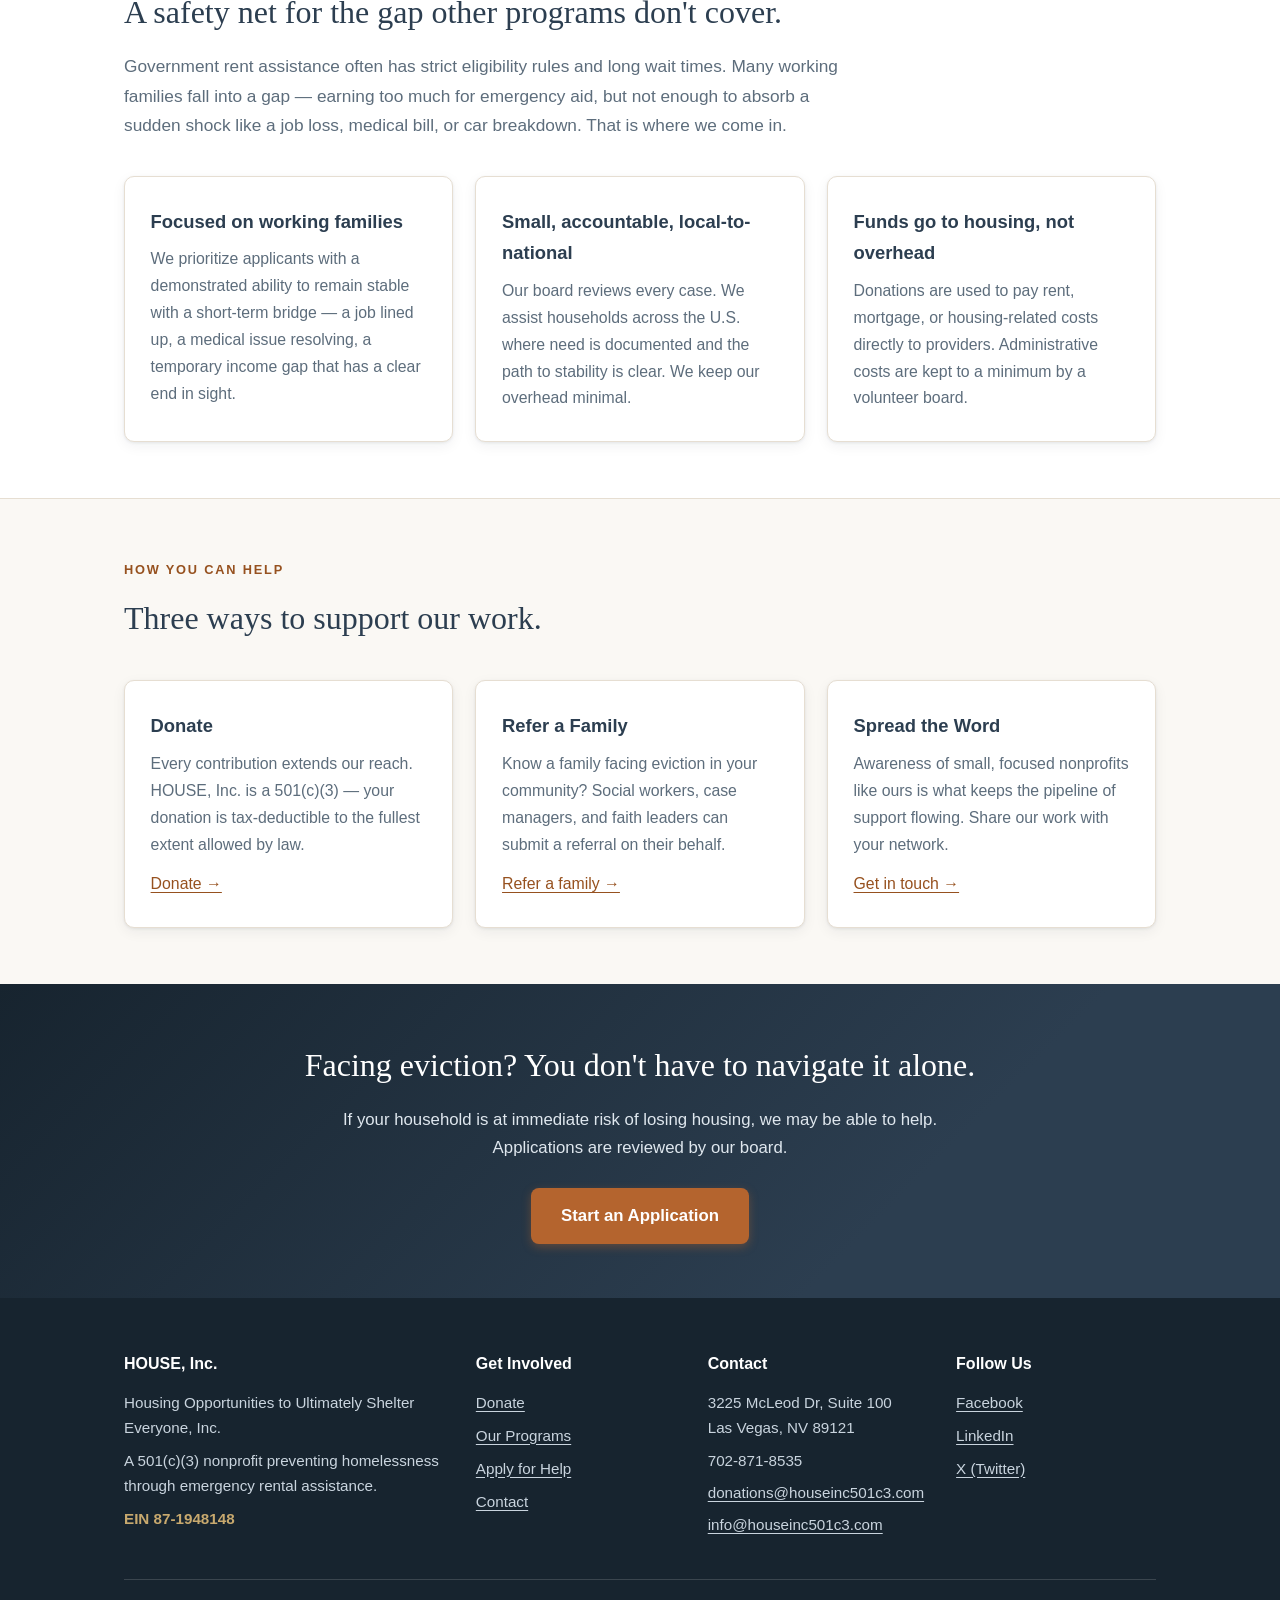
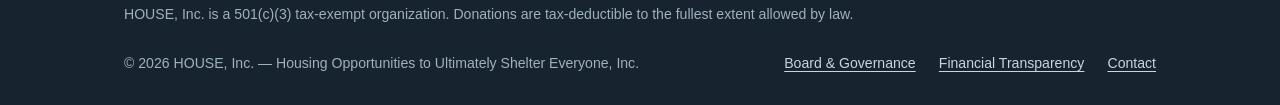
==== commit 31be0ec3: "HOUSE Inc. website rebuild v2 — rebuilt static site (all 9 pages), privacy-hardened, tracking-free" ====
--- a/index.html
+++ b/index.html
@@ -18,18 +18,28 @@
  <meta property="og:image" content="https://houseinc501c3.com/og-image.jpg">
  <meta property="og:url" content="https://houseinc501c3.com/">
  <link rel="stylesheet" href="/style.css">
- <!-- Google tag (gtag.js) — GA4 (HOUSE Inc property 299582647) -->
- <script async src="https://www.googletagmanager.com/gtag/js?id=G-G3Y6Z1L3GK"></script>
- <script>
-  window.dataLayer = window.dataLayer || [];
-  function gtag(){dataLayer.push(arguments);}
-  gtag('js', new Date());
-  gtag('config', 'G-G3Y6Z1L3GK');
- </script>
 </head>
 <body>
- <div id="site-nav"></div>
- <main>
+ <a class="skip-link" href="#main">Skip to main content</a>
+ <header class="site-header">
+  <div class="nav-inner">
+   <a href="/" class="nav-logo">HOUSE<strong>,</strong> Inc.</a>
+   <input type="checkbox" id="nav-toggle" class="nav-toggle-input">
+   <label for="nav-toggle" class="nav-toggle-label" aria-label="Open menu">☰</label>
+   <nav class="main-nav" aria-label="Main">
+    <ul>
+     <li><a href="/mission/">Mission</a></li>
+     <li><a href="/programs/">Programs</a></li>
+     <li><a href="/apply/">Apply for Help</a></li>
+     <li><a href="/stories/">Impact</a></li>
+     <li><a href="/transparency/">Transparency</a></li>
+     <li><a href="/contact/">Contact</a></li>
+     <li><a href="/donate/" class="nav-donate">Donate</a></li>
+    </ul>
+   </nav>
+  </div>
+ </header>
+ <main id="main">
   <section class="hero">
    <div class="container">
     <h1>Keeping families in their homes when one setback could mean losing everything.</h1>
@@ -41,9 +51,9 @@
    </div>
   </section>
 
-  <section class="section" style="background-color: #fdf2f2; border-top: 4px solid #c0392b;">
-   <div class="container">
-    <h2 style="margin-top:0; color: #c0392b;">Program status update</h2>
+  <section class="status-notice" aria-label="Program status">
+   <div class="container">
+    <h2>Program status update</h2>
     <p><strong>Emergency Housing Assistance Program is currently paused due to limited resources at this time.</strong></p>
     <p>We are a small charity with a very limited number of volunteers and modest donation levels, which affects our capacity to accept new applications. Response times for email and phone inquiries will be significantly delayed; email is preferred whenever possible.</p>
     <p>If you are facing eviction right now, please see <a href="/apply/">our apply page</a> for alternative resources, including 2-1-1 and your state or county emergency rental assistance program. When the situation improves, we will make an announcement and reopen the program.</p>
@@ -130,17 +140,17 @@
      <div class="pillar">
       <h3>Donate</h3>
       <p>Every contribution extends our reach. HOUSE, Inc. is a 501(c)(3) — your donation is tax-deductible to the fullest extent allowed by law.</p>
-      <p style="margin-top:1rem;"><a href="/donate/">Donate →</a></p>
+      <p><a href="/donate/">Donate →</a></p>
      </div>
      <div class="pillar">
       <h3>Refer a Family</h3>
       <p>Know a family facing eviction in your community? Social workers, case managers, and faith leaders can submit a referral on their behalf.</p>
-      <p style="margin-top:1rem;"><a href="/apply/">Refer a family →</a></p>
+      <p><a href="/apply/">Refer a family →</a></p>
      </div>
      <div class="pillar">
       <h3>Spread the Word</h3>
       <p>Awareness of small, focused nonprofits like ours is what keeps the pipeline of support flowing. Share our work with your network.</p>
-      <p style="margin-top:1rem;"><a href="/contact/">Get in touch →</a></p>
+      <p><a href="/contact/">Get in touch →</a></p>
      </div>
     </div>
    </div>
@@ -154,8 +164,50 @@
    </div>
   </section>
  </main>
- <div id="site-footer"></div>
- <script src="/nav.js"></script>
- <script src="/footer.js"></script>
+ <footer class="site-footer">
+  <div class="container">
+   <div class="footer-grid">
+    <div>
+     <h4>HOUSE, Inc.</h4>
+     <p>Housing Opportunities to Ultimately Shelter Everyone, Inc.</p>
+     <p>A 501(c)(3) nonprofit preventing homelessness through emergency rental assistance.</p>
+     <p class="footer-ein">EIN 87-1948148</p>
+    </div>
+    <div>
+     <h4>Get Involved</h4>
+     <ul>
+      <li><a href="/donate/">Donate</a></li>
+      <li><a href="/programs/">Our Programs</a></li>
+      <li><a href="/apply/">Apply for Help</a></li>
+      <li><a href="/contact/">Contact</a></li>
+     </ul>
+    </div>
+    <div>
+     <h4>Contact</h4>
+     <p>3225 McLeod Dr, Suite 100<br>Las Vegas, NV 89121</p>
+     <p>702-871-8535</p>
+     <p><a href="mailto:donations@houseinc501c3.com">donations@houseinc501c3.com</a></p>
+     <p><a href="mailto:info@houseinc501c3.com">info@houseinc501c3.com</a></p>
+    </div>
+    <div>
+     <h4>Follow Us</h4>
+     <ul>
+      <li><a href="https://www.facebook.com/HOUSE.nonprofit.501c3" rel="noopener" target="_blank">Facebook</a></li>
+      <li><a href="https://www.linkedin.com/company/houseinc501c3/" rel="noopener" target="_blank">LinkedIn</a></li>
+      <li><a href="https://x.com/HOUSEinc501c3" rel="noopener" target="_blank">X (Twitter)</a></li>
+     </ul>
+    </div>
+   </div>
+   <p class="footer-tax">HOUSE, Inc. is a 501(c)(3) tax-exempt organization. Donations are tax-deductible to the fullest extent allowed by law.</p>
+   <div class="footer-bottom">
+    <span>© 2026 HOUSE, Inc. — Housing Opportunities to Ultimately Shelter Everyone, Inc.</span>
+    <nav aria-label="Footer">
+     <a href="/board/">Board &amp; Governance</a>
+     <a href="/transparency/">Financial Transparency</a>
+     <a href="/contact/">Contact</a>
+    </nav>
+   </div>
+  </div>
+ </footer>
 </body>
 </html>
--- a/style.css
+++ b/style.css
@@ -1,669 +1,474 @@
-/* ================================================
- HOUSE, Inc. — Main Stylesheet
- A 501(c)(3) preventing homelessness through
- emergency rental assistance.
- ================================================ */
+/* ============================================================
+   HOUSE, Inc. — site stylesheet (v2)
+   Single file, no inline styles. System font stacks only —
+   no external fonts, no trackers, no ads.
+   ============================================================ */
 
 :root {
- --slate: #2c3e50;
- --slate-dark: #1f2d3a;
- --slate-light: #4a5d72;
- --warm: #c87544;
- --warm-light: #e09668;
- --cream: #faf6ef;
- --paper: #ffffff;
- --ink: #1a1f2a;
- --ink-soft: #4a5560;
- --ink-muted: #7a8290;
- --border: #e3dccf;
- --border-soft: #efe9dd;
- --max-width: 1040px;
- --radius: 4px;
-}
-
-* { box-sizing: border-box; margin: 0; padding: 0; }
+  --navy: #2c3e50;
+  --navy-dark: #1f2d3a;
+  --navy-deep: #17242f;
+  --accent: #b4642e;          /* warm terracotta */
+  --accent-dark: #96511f;
+  --gold: #c8a96e;
+  --sand: #faf8f4;            /* warm page background */
+  --paper: #ffffff;
+  --ink: #23303c;
+  --ink-muted: #5d6d7c;
+  --line: #e6ded2;
+  --status-red: #a93226;
+  --status-bg: #fdf1ef;
+  --radius: 10px;
+  --shadow: 0 1px 3px rgba(23, 36, 47, 0.08), 0 4px 14px rgba(23, 36, 47, 0.06);
+  --font-body: -apple-system, BlinkMacSystemFont, "Segoe UI", Roboto, Helvetica, Arial, sans-serif;
+  --font-display: Georgia, "Times New Roman", Times, serif;
+}
+
+*, *::before, *::after { box-sizing: border-box; }
 
 html { scroll-behavior: smooth; }
 
 body {
- background: var(--cream);
- color: var(--ink);
- font-family: -apple-system, BlinkMacSystemFont, "Segoe UI", system-ui, sans-serif;
- font-size: 17px;
- line-height: 1.7;
- -webkit-font-smoothing: antialiased;
-}
-
-h1, h2, h3, h4 {
- font-family: Georgia, "Times New Roman", serif;
- color: var(--slate-dark);
- line-height: 1.25;
- font-weight: 400;
- letter-spacing: -0.005em;
-}
-
-a { color: var(--warm); text-decoration: none; transition: color 0.15s ease; }
-a:hover { color: var(--slate); text-decoration: underline; text-underline-offset: 3px; }
+  margin: 0;
+  font-family: var(--font-body);
+  font-size: 1.05rem;
+  line-height: 1.7;
+  color: var(--ink);
+  background: var(--sand);
+}
+
+img { max-width: 100%; height: auto; }
+
+a { color: var(--accent-dark); text-decoration: underline; text-underline-offset: 3px; }
+a:hover { color: var(--accent); }
+
+/* Accessibility */
+.skip-link {
+  position: absolute;
+  left: -9999px;
+  top: 0;
+  background: var(--navy);
+  color: #fff;
+  padding: 0.6rem 1rem;
+  z-index: 200;
+  border-radius: 0 0 6px 0;
+}
+.skip-link:focus { left: 0; }
+
+:focus-visible {
+  outline: 3px solid var(--gold);
+  outline-offset: 2px;
+}
 
 .container {
- max-width: var(--max-width);
- margin: 0 auto;
- padding: 0 1.5rem;
-}
-
-/* ============================================
- Navigation
- ============================================ */
-#site-nav {
- background: var(--paper);
- border-bottom: 1px solid var(--border);
- padding: 1.1rem 0;
- position: sticky;
- top: 0;
- z-index: 50;
-}
-
-#site-nav .container {
- display: flex;
- align-items: center;
- justify-content: space-between;
- gap: 1.5rem;
+  max-width: 1080px;
+  margin: 0 auto;
+  padding: 0 1.5rem;
+}
+
+/* ============ Header / nav ============ */
+.site-header {
+  background: var(--navy);
+  color: #fff;
+  position: sticky;
+  top: 0;
+  z-index: 100;
+  box-shadow: 0 2px 8px rgba(0, 0, 0, 0.18);
+}
+
+.nav-inner {
+  display: flex;
+  align-items: center;
+  justify-content: space-between;
+  gap: 1rem;
+  padding: 0.9rem 1.5rem;
+  max-width: 1080px;
+  margin: 0 auto;
 }
 
 .nav-logo {
- font-family: Georgia, serif;
- font-size: 1.15rem;
- color: var(--slate-dark);
- font-weight: 400;
- letter-spacing: 0.02em;
- white-space: nowrap;
-}
-
-.nav-logo strong { color: var(--warm); font-weight: 400; }
+  font-family: var(--font-display);
+  font-size: 1.5rem;
+  color: #fff;
+  text-decoration: none;
+  letter-spacing: 0.02em;
+  white-space: nowrap;
+}
+.nav-logo strong { font-weight: 700; color: var(--gold); }
+.nav-logo:hover { color: #fff; }
 
 .main-nav ul {
- list-style: none;
- display: flex;
- gap: 1.75rem;
- align-items: center;
+  display: flex;
+  align-items: center;
+  gap: 0.25rem;
+  list-style: none;
+  margin: 0;
+  padding: 0;
 }
 
 .main-nav a {
- color: var(--ink-soft);
- font-size: 0.84rem;
- letter-spacing: 0.05em;
- text-transform: uppercase;
- font-weight: 500;
-}
-
-.main-nav a:hover { color: var(--warm); text-decoration: none; }
+  color: #e9eef3;
+  text-decoration: none;
+  padding: 0.55rem 0.8rem;
+  border-radius: 6px;
+  font-size: 0.98rem;
+  font-weight: 500;
+  white-space: nowrap;
+}
+.main-nav a:hover { background: rgba(255, 255, 255, 0.1); color: #fff; }
 
 .nav-donate {
- background: var(--warm);
- color: var(--paper) !important;
- padding: 0.55rem 1.2rem;
- border-radius: var(--radius);
- text-transform: uppercase;
- font-size: 0.84rem;
- letter-spacing: 0.06em;
-}
-
-.nav-donate:hover { background: var(--slate); text-decoration: none; }
-
-.nav-toggle {
- display: none;
- background: none;
- border: none;
- font-size: 1.5rem;
- color: var(--slate-dark);
- cursor: pointer;
- padding: 0.25rem 0.5rem;
-}
-
-/* ============================================
- Footer
- ============================================ */
-#site-footer {
- background: var(--slate-dark);
- color: #c8c2b6;
- padding: 3rem 0 2rem;
- margin-top: 5rem;
- font-size: 0.88rem;
- line-height: 1.7;
-}
-
-#site-footer .container {
- display: grid;
- grid-template-columns: 1.5fr 1fr 1fr 1fr;
- gap: 2.5rem;
-}
-
-.footer-col h4 {
- color: var(--paper);
- font-size: 0.85rem;
- text-transform: uppercase;
- letter-spacing: 0.08em;
- font-family: -apple-system, sans-serif;
- font-weight: 600;
- margin-bottom: 1rem;
-}
-
-.footer-col p, .footer-col li {
- color: #c8c2b6;
- margin-bottom: 0.4rem;
-}
-
-.footer-col a { color: #c8c2b6; }
-.footer-col a:hover { color: var(--warm-light); }
-
-.footer-col ul { list-style: none; }
-
+  background: var(--accent) !important;
+  color: #fff !important;
+  padding: 0.55rem 1.2rem !important;
+  font-weight: 700;
+}
+.nav-donate:hover { background: var(--accent-dark) !important; }
+
+.nav-toggle-input { position: absolute; left: -9999px; }
+.nav-toggle-label {
+  display: none;
+  cursor: pointer;
+  font-size: 1.6rem;
+  color: #fff;
+  padding: 0.35rem 0.6rem;
+  border: 1px solid rgba(255, 255, 255, 0.35);
+  border-radius: 6px;
+  user-select: none;
+}
+
+/* ============ Status notice (paused program) ============ */
+.status-notice {
+  background: var(--status-bg);
+  border-bottom: 3px solid var(--status-red);
+  padding: 1rem 0;
+}
+.status-notice h2 {
+  margin: 0 0 0.35rem;
+  font-size: 1.05rem;
+  color: var(--status-red);
+  font-family: var(--font-body);
+  font-weight: 700;
+}
+.status-notice p { margin: 0.4rem 0; font-size: 0.97rem; }
+.status-notice p:first-of-type { margin-top: 0; }
+
+/* ============ Hero (homepage) ============ */
+.hero {
+  background: linear-gradient(135deg, var(--navy-deep) 0%, var(--navy) 60%, #35506b 100%);
+  color: #fff;
+  padding: 4.5rem 0 4rem;
+  text-align: center;
+}
+.hero h1 {
+  font-family: var(--font-display);
+  font-size: clamp(1.9rem, 4.5vw, 2.9rem);
+  line-height: 1.25;
+  margin: 0 0 1.1rem;
+  font-weight: 400;
+}
+.hero .tagline {
+  font-size: 1.15rem;
+  color: #dfe7ee;
+  max-width: 44rem;
+  margin: 0 auto 1.8rem;
+}
+.hero-actions { display: flex; gap: 0.9rem; justify-content: center; flex-wrap: wrap; }
+
+.btn-primary, .btn-secondary {
+  display: inline-block;
+  padding: 0.85rem 1.9rem;
+  border-radius: 8px;
+  font-weight: 700;
+  font-size: 1.05rem;
+  text-decoration: none;
+  transition: transform 0.12s ease, box-shadow 0.12s ease, background 0.12s ease;
+}
+.btn-primary {
+  background: var(--accent);
+  color: #fff !important;
+  box-shadow: 0 3px 10px rgba(180, 100, 46, 0.4);
+}
+.btn-primary:hover { background: var(--accent-dark); transform: translateY(-1px); }
+.btn-secondary {
+  background: transparent;
+  color: #fff !important;
+  border: 2px solid rgba(255, 255, 255, 0.65);
+}
+.btn-secondary:hover { border-color: #fff; background: rgba(255, 255, 255, 0.08); transform: translateY(-1px); }
+
+/* ============ Page header (inner pages) ============ */
+.page-header {
+  background: linear-gradient(135deg, var(--navy-deep) 0%, var(--navy) 70%);
+  color: #fff;
+  padding: 3rem 0 2.6rem;
+}
+.page-header h1 {
+  font-family: var(--font-display);
+  font-weight: 400;
+  font-size: clamp(1.8rem, 4vw, 2.5rem);
+  margin: 0 0 0.6rem;
+}
+.page-header p { color: #dfe7ee; margin: 0; font-size: 1.1rem; max-width: 46rem; }
+
+/* ============ Sections ============ */
+.section { padding: 3.5rem 0; }
+.section-soft { background: var(--paper); border-top: 1px solid var(--line); border-bottom: 1px solid var(--line); }
+
+.section-header { max-width: 46rem; margin: 0 0 2.2rem; }
+.eyebrow {
+  display: inline-block;
+  font-size: 0.8rem;
+  font-weight: 700;
+  letter-spacing: 0.14em;
+  text-transform: uppercase;
+  color: var(--accent-dark);
+  margin-bottom: 0.6rem;
+}
+.section-header h2 {
+  font-family: var(--font-display);
+  font-weight: 400;
+  font-size: clamp(1.5rem, 3vw, 2rem);
+  margin: 0 0 0.8rem;
+  color: var(--navy);
+}
+.section-header p { color: var(--ink-muted); margin: 0; font-size: 1.08rem; }
+
+/* Cards */
+.pillars-grid {
+  display: grid;
+  grid-template-columns: repeat(3, 1fr);
+  gap: 1.4rem;
+}
+.pillar {
+  background: var(--paper);
+  border: 1px solid var(--line);
+  border-radius: var(--radius);
+  padding: 1.8rem 1.6rem;
+  box-shadow: var(--shadow);
+}
+.pillar .icon {
+  font-size: 1.7rem;
+  width: 3.2rem;
+  height: 3.2rem;
+  display: flex;
+  align-items: center;
+  justify-content: center;
+  background: var(--sand);
+  border: 1px solid var(--line);
+  border-radius: 50%;
+  margin-bottom: 1rem;
+  color: var(--accent-dark);
+}
+.pillar h3 { margin: 0 0 0.6rem; font-size: 1.15rem; color: var(--navy); }
+.pillar p { margin: 0; color: var(--ink-muted); font-size: 0.99rem; }
+.pillar p + p { margin-top: 0.8rem; }
+
+/* Stats band */
+.stats {
+  background: var(--navy);
+  color: #fff;
+  padding: 3rem 0;
+}
+.stats-grid {
+  display: grid;
+  grid-template-columns: repeat(3, 1fr);
+  gap: 1.5rem;
+  text-align: center;
+}
+.stat-number {
+  font-family: var(--font-display);
+  font-size: 2.6rem;
+  color: var(--gold);
+}
+.stat-label { color: #cfd9e2; font-size: 1rem; margin-top: 0.3rem; }
+
+/* Content column */
+.page-content {
+  max-width: 46rem;
+  margin: 0 auto;
+  padding: 2.8rem 0 3.2rem;
+}
+.page-content h2 {
+  font-family: var(--font-display);
+  font-weight: 400;
+  font-size: 1.7rem;
+  color: var(--navy);
+  margin: 2.6rem 0 0.9rem;
+}
+.page-content h2:first-child { margin-top: 0; }
+.page-content h3 { color: var(--navy); margin: 0 0 0.5rem; font-size: 1.15rem; }
+.page-content ul { padding-left: 1.4rem; }
+.page-content li { margin-bottom: 0.5rem; }
+.page-content li::marker { color: var(--accent-dark); }
+
+/* Callouts */
+.callout {
+  background: var(--paper);
+  border: 1px solid var(--line);
+  border-left: 5px solid var(--accent);
+  border-radius: 0 8px 8px 0;
+  padding: 1.4rem 1.5rem;
+  margin: 1.8rem 0;
+  box-shadow: var(--shadow);
+}
+.callout p { margin: 0.4rem 0; }
+.callout p:first-child { margin-top: 0; }
+.callout h3 { margin-bottom: 0.6rem; }
+.callout-status {
+  border-left-color: var(--status-red);
+  background: var(--status-bg);
+}
+.callout-status h3 { color: var(--status-red); }
+.callout-fraud {
+  border-left-color: var(--status-red);
+  background: #fdf6f6;
+}
+.callout-fraud h3 { color: var(--status-red); }
+.callout-address { font-family: var(--font-display); font-size: 1.1rem; }
+.callout-phone { font-size: 1.1rem; }
+.callout-note { margin-top: 0.75rem; }
+.callout .fine { font-size: 0.9rem; color: var(--ink-muted); }
+
+/* Definition list */
+.info-list { list-style: none; padding: 0; margin: 0; }
+.info-list li {
+  display: grid;
+  grid-template-columns: 12rem 1fr;
+  gap: 1rem;
+  padding: 0.9rem 0;
+  border-bottom: 1px solid var(--line);
+}
+.info-list li:first-child { border-top: 1px solid var(--line); }
+.info-list .label { font-weight: 700; color: var(--navy); }
+.info-list .value { color: var(--ink); }
+
+/* Program cards */
+.program-card {
+  background: var(--paper);
+  border: 1px solid var(--line);
+  border-radius: var(--radius);
+  padding: 1.8rem 1.7rem;
+  margin: 1.6rem 0;
+  box-shadow: var(--shadow);
+}
+.program-card h3 { font-size: 1.3rem; margin: 0.6rem 0 0.8rem; color: var(--navy); }
+.program-tag {
+  display: inline-block;
+  font-size: 0.78rem;
+  font-weight: 700;
+  letter-spacing: 0.1em;
+  text-transform: uppercase;
+  color: var(--accent-dark);
+  background: #f5e8d8;
+  padding: 0.25rem 0.7rem;
+  border-radius: 999px;
+}
+
+/* CTA banner */
+.cta-banner {
+  background: linear-gradient(135deg, var(--navy-deep) 0%, var(--navy) 70%);
+  color: #fff;
+  padding: 3.4rem 0;
+  text-align: center;
+}
+.cta-banner h2 {
+  font-family: var(--font-display);
+  font-weight: 400;
+  font-size: clamp(1.5rem, 3vw, 2rem);
+  margin: 0 0 0.8rem;
+}
+.cta-banner p { color: #dfe7ee; max-width: 42rem; margin: 0 auto 1.6rem; }
+.cta-banner a.btn-primary { color: #fff !important; }
+.cta-banner .plain-link { color: #fff; text-decoration: underline; }
+.cta-banner .plain-link:hover { color: var(--gold); }
+
+/* ============ Footer ============ */
+.site-footer {
+  background: var(--navy-deep);
+  color: #c9d4de;
+  padding: 3.2rem 0 1.8rem;
+  font-size: 0.95rem;
+}
+.footer-grid {
+  display: grid;
+  grid-template-columns: 1.6fr 1fr 1fr 1fr;
+  gap: 2rem;
+  margin-bottom: 2.2rem;
+}
+.site-footer h4 {
+  color: #fff;
+  margin: 0 0 0.8rem;
+  font-size: 1rem;
+  font-family: var(--font-body);
+  font-weight: 700;
+}
+.site-footer p { margin: 0.4rem 0; }
+.footer-ein { font-weight: 700; color: var(--gold); }
+.site-footer ul { list-style: none; margin: 0; padding: 0; }
+.site-footer li { margin-bottom: 0.45rem; }
+.site-footer a { color: #c9d4de; }
+.site-footer a:hover { color: #fff; }
+.footer-tax {
+  border-top: 1px solid rgba(255, 255, 255, 0.15);
+  padding-top: 1.4rem;
+  font-size: 0.88rem;
+  color: #9fb0bf;
+}
 .footer-bottom {
- grid-column: 1 / -1;
- border-top: 1px solid #3a4a5d;
- padding-top: 1.5rem;
- margin-top: 1rem;
- text-align: center;
- color: #8a8478;
- font-size: 0.8rem;
-}
-
-.footer-bottom a { color: #8a8478; text-decoration: underline; }
-
-/* ============================================
- Hero
- ============================================ */
-.hero {
- background: linear-gradient(135deg, var(--slate-dark) 0%, var(--slate) 100%);
- color: var(--paper);
- padding: 5rem 0 4rem;
- position: relative;
- overflow: hidden;
-}
-
-.hero::before {
- content: "";
- position: absolute;
- top: 0; right: 0; bottom: 0; left: 0;
- background: radial-gradient(circle at 80% 20%, rgba(200, 117, 68, 0.15) 0%, transparent 50%);
- pointer-events: none;
-}
-
-.hero .container { position: relative; z-index: 1; }
-
-.hero h1 {
- color: var(--paper);
- font-size: 2.6rem;
- margin-bottom: 1.25rem;
- max-width: 720px;
- line-height: 1.2;
-}
-
-.hero .tagline {
- color: #d4cec2;
- font-size: 1.15rem;
- max-width: 600px;
- line-height: 1.65;
- margin-bottom: 2rem;
-}
-
-.hero-actions {
- display: flex;
- gap: 1rem;
- flex-wrap: wrap;
-}
-
-.btn-primary {
- background: var(--warm);
- color: var(--paper);
- padding: 0.85rem 1.75rem;
- border-radius: var(--radius);
- font-size: 0.95rem;
- font-weight: 500;
- letter-spacing: 0.03em;
- display: inline-block;
-}
-
-.btn-primary:hover {
- background: var(--warm-light);
- color: var(--slate-dark);
- text-decoration: none;
-}
-
-.btn-secondary {
- background: transparent;
- color: var(--paper);
- border: 1px solid #6b7a8c;
- padding: 0.85rem 1.75rem;
- border-radius: var(--radius);
- font-size: 0.95rem;
- letter-spacing: 0.03em;
- display: inline-block;
-}
-
-.btn-secondary:hover {
- background: rgba(255, 255, 255, 0.08);
- color: var(--paper);
- text-decoration: none;
-}
-
-/* ============================================
- Sections
- ============================================ */
-.section {
- padding: 4.5rem 0;
-}
-
-.section-tight { padding: 3rem 0; }
-
-.section-soft { background: var(--paper); border-top: 1px solid var(--border-soft); border-bottom: 1px solid var(--border-soft); }
-
-.section-header {
- text-align: center;
- margin-bottom: 3rem;
-}
-
-.section-header .eyebrow {
- display: inline-block;
- font-size: 0.78rem;
- letter-spacing: 0.15em;
- text-transform: uppercase;
- color: var(--warm);
- font-weight: 600;
- margin-bottom: 0.75rem;
-}
-
-.section-header h2 {
- font-size: 2rem;
- max-width: 640px;
- margin: 0 auto 1rem;
-}
-
-.section-header p {
- color: var(--ink-soft);
- max-width: 600px;
- margin: 0 auto;
- font-size: 1.05rem;
-}
-
-/* ============================================
- Pillars / Cards
- ============================================ */
-.pillars-grid {
- display: grid;
- grid-template-columns: repeat(3, 1fr);
- gap: 1.5rem;
-}
-
-.pillar {
- background: var(--paper);
- border: 1px solid var(--border-soft);
- border-radius: var(--radius);
- padding: 2rem 1.75rem;
-}
-
-.pillar .icon {
- width: 44px;
- height: 44px;
- background: var(--cream);
- border-radius: 50%;
- display: flex;
- align-items: center;
- justify-content: center;
- color: var(--warm);
- font-size: 1.3rem;
- margin-bottom: 1.25rem;
-}
-
-.pillar h3 {
- font-size: 1.15rem;
- margin-bottom: 0.5rem;
- color: var(--slate-dark);
-}
-
-.pillar p {
- color: var(--ink-soft);
- font-size: 0.95rem;
-}
-
-/* ============================================
- Stats
- ============================================ */
-.stats {
- background: var(--slate-dark);
- color: var(--paper);
- padding: 3.5rem 0;
-}
-
-.stats-grid {
- display: grid;
- grid-template-columns: repeat(3, 1fr);
- gap: 2rem;
- text-align: center;
-}
-
-.stat-number {
- font-family: Georgia, serif;
- font-size: 2.6rem;
- color: var(--warm-light);
- line-height: 1;
- margin-bottom: 0.5rem;
-}
-
-.stat-label {
- font-size: 0.85rem;
- text-transform: uppercase;
- letter-spacing: 0.08em;
- color: #b4ada1;
-}
-
-/* ============================================
- Page Content (inner pages)
- ============================================ */
-.page-header {
- background: var(--slate);
- color: var(--paper);
- padding: 3.5rem 0 3rem;
-}
-
-.page-header h1 {
- color: var(--paper);
- font-size: 2.3rem;
- margin-bottom: 0.75rem;
-}
-
-.page-header p {
- color: #c8c2b6;
- font-size: 1.1rem;
- max-width: 640px;
-}
-
-.page-content {
- padding: 4rem 0;
- max-width: 720px;
- margin: 0 auto;
-}
-
-.page-content h2 {
- font-size: 1.5rem;
- color: var(--slate-dark);
- margin: 2.5rem 0 1rem;
- padding-top: 0.5rem;
-}
-
-.page-content h2:first-child { margin-top: 0; }
-
-.page-content h3 {
- font-size: 1.1rem;
- color: var(--slate-dark);
- margin: 1.75rem 0 0.75rem;
- font-family: -apple-system, sans-serif;
- font-weight: 600;
-}
-
-.page-content p {
- margin-bottom: 1.1rem;
- color: var(--ink);
-}
-
-.page-content ul, .page-content ol {
- margin: 0.5rem 0 1.25rem 1.4rem;
-}
-
-.page-content li {
- margin-bottom: 0.5rem;
- color: var(--ink);
-}
-
-.page-content strong { color: var(--slate-dark); }
-
-.page-content a { color: var(--warm); }
-
-.page-content blockquote {
- border-left: 3px solid var(--warm);
- padding: 0.5rem 0 0.5rem 1.25rem;
- margin: 1.5rem 0;
- color: var(--ink-soft);
- font-style: italic;
-}
-
-/* ============================================
- Callout / Info Box
- ============================================ */
-.callout {
- background: var(--paper);
- border: 1px solid var(--border-soft);
- border-left: 4px solid var(--warm);
- border-radius: var(--radius);
- padding: 1.5rem 1.75rem;
- margin: 2rem 0;
-}
-
-.callout h3 {
- color: var(--slate-dark);
- font-family: -apple-system, sans-serif;
- font-weight: 600;
- font-size: 1.05rem;
- margin-bottom: 0.5rem;
-}
-
-.callout p { margin-bottom: 0.5rem; }
-.callout p:last-child { margin-bottom: 0; }
-
-/* ============================================
- Programs
- ============================================ */
-.program-card {
- background: var(--paper);
- border: 1px solid var(--border-soft);
- border-radius: var(--radius);
- padding: 2rem;
- margin-bottom: 1.5rem;
-}
-
-.program-card h3 {
- color: var(--slate-dark);
- font-size: 1.35rem;
- margin-bottom: 0.5rem;
-}
-
-.program-card .program-tag {
- display: inline-block;
- background: var(--cream);
- color: var(--warm);
- font-size: 0.75rem;
- padding: 0.25rem 0.7rem;
- border-radius: 99px;
- letter-spacing: 0.05em;
- text-transform: uppercase;
- font-weight: 600;
- margin-bottom: 1rem;
-}
-
-/* ============================================
- Forms
- ============================================ */
-.form-card {
- background: var(--paper);
- border: 1px solid var(--border-soft);
- border-radius: var(--radius);
- padding: 2.5rem;
- max-width: 640px;
- margin: 0 auto;
-}
-
-.form-group { margin-bottom: 1.25rem; }
-
-.form-group label {
- display: block;
- font-size: 0.85rem;
- color: var(--ink-soft);
- margin-bottom: 0.4rem;
- letter-spacing: 0.04em;
- font-weight: 500;
-}
-
-.form-group input,
-.form-group textarea,
-.form-group select {
- width: 100%;
- padding: 0.75rem 0.9rem;
- border: 1px solid var(--border);
- background: white;
- font-family: inherit;
- font-size: 1rem;
- color: var(--ink);
- border-radius: var(--radius);
-}
-
-.form-group input:focus,
-.form-group textarea:focus,
-.form-group select:focus {
- outline: none;
- border-color: var(--warm);
- box-shadow: 0 0 0 3px rgba(200, 117, 68, 0.15);
-}
-
-.form-group textarea { min-height: 130px; resize: vertical; }
-
-.btn {
- display: inline-block;
- padding: 0.85rem 1.75rem;
- background: var(--warm);
- color: var(--paper) !important;
- font-size: 0.92rem;
- letter-spacing: 0.04em;
- font-weight: 500;
- border: none;
- border-radius: var(--radius);
- cursor: pointer;
- font-family: inherit;
-}
-
-.btn:hover { background: var(--slate); }
-
-.btn-block { width: 100%; text-align: center; }
-
-.btn-outline {
- background: transparent;
- color: var(--slate-dark) !important;
- border: 1px solid var(--border);
-}
-
-.btn-outline:hover { background: var(--cream); color: var(--slate-dark) !important; }
-
-/* ============================================
- Info table (board, etc.)
- ============================================ */
-.info-list {
- list-style: none;
- margin: 1rem 0;
-}
-
-.info-list li {
- display: flex;
- gap: 1.5rem;
- padding: 0.75rem 0;
- border-bottom: 1px solid var(--border-soft);
-}
-
-.info-list .label {
- flex: 0 0 160px;
- color: var(--ink-muted);
- font-size: 0.85rem;
- text-transform: uppercase;
- letter-spacing: 0.05em;
- padding-top: 0.15rem;
-}
-
-.info-list .value {
- flex: 1;
- color: var(--ink);
-}
-
-/* ============================================
- CTA Banner
- ============================================ */
-.cta-banner {
- background: var(--warm);
- color: var(--paper);
- padding: 3.5rem 0;
- text-align: center;
-}
-
-.cta-banner h2 {
- color: var(--paper);
- font-size: 1.9rem;
- margin-bottom: 0.75rem;
-}
-
-.cta-banner p {
- color: #f5e6d8;
- max-width: 540px;
- margin: 0 auto 1.75rem;
- font-size: 1.05rem;
-}
-
-.cta-banner .btn-primary {
- background: var(--slate-dark);
- color: var(--paper) !important;
-}
-
-.cta-banner .btn-primary:hover { background: var(--slate); }
-
-.cta-banner .btn-secondary {
- color: var(--paper);
- border-color: rgba(255, 255, 255, 0.4);
-}
-
-.cta-banner .btn-secondary:hover { background: rgba(255, 255, 255, 0.1); }
-
-/* ============================================
- Responsive
- ============================================ */
-@media (max-width: 860px) {
- .pillars-grid { grid-template-columns: 1fr; }
- .stats-grid { grid-template-columns: 1fr; gap: 2.5rem; }
- #site-footer .container { grid-template-columns: 1fr 1fr; gap: 2rem; }
-
- .nav-toggle { display: block; }
-
- .main-nav {
- display: none;
- position: absolute;
- top: 100%;
- left: 0;
- right: 0;
- background: var(--paper);
- border-bottom: 1px solid var(--border);
- padding: 1rem 1.5rem 1.5rem;
- box-shadow: 0 4px 12px rgba(0,0,0,0.06);
- }
-
- .main-nav.open { display: block; }
-
- .main-nav ul {
- flex-direction: column;
- gap: 1rem;
- align-items: flex-start;
- }
-
- .main-nav a { font-size: 0.95rem; }
-
- .nav-donate { margin-top: 0.5rem; }
-
- #site-nav { position: relative; }
-
- .hero h1 { font-size: 2rem; }
- .hero { padding: 3.5rem 0 3rem; }
-
- .page-header h1 { font-size: 1.85rem; }
- .section-header h2 { font-size: 1.65rem; }
-}
-
-@media (max-width: 480px) {
- body { font-size: 16px; }
- .hero h1 { font-size: 1.75rem; }
- .btn-primary, .btn-secondary { width: 100%; text-align: center; }
- .hero-actions { flex-direction: column; }
-}
+  display: flex;
+  justify-content: space-between;
+  align-items: center;
+  flex-wrap: wrap;
+  gap: 0.6rem;
+  padding-top: 1.2rem;
+  font-size: 0.88rem;
+  color: #9fb0bf;
+}
+.footer-bottom nav a { margin-left: 1.2rem; }
+
+/* 404 */
+.error-page { padding: 5rem 0; text-align: center; }
+.error-page h1 {
+  font-family: var(--font-display);
+  font-size: 4rem;
+  color: var(--navy);
+  margin: 0 0 0.5rem;
+}
+.error-page ul { list-style: none; padding: 0; display: flex; flex-wrap: wrap; gap: 0.4rem 1.4rem; justify-content: center; }
+
+/* ============ Responsive ============ */
+@media (max-width: 900px) {
+  .pillars-grid { grid-template-columns: 1fr; }
+  .footer-grid { grid-template-columns: 1fr 1fr; }
+}
+
+@media (max-width: 768px) {
+  .nav-toggle-label { display: inline-block; }
+  .main-nav {
+    position: absolute;
+    top: 100%;
+    left: 0;
+    right: 0;
+    background: var(--navy-dark);
+    display: none;
+    box-shadow: 0 8px 16px rgba(0, 0, 0, 0.25);
+  }
+  .main-nav ul { flex-direction: column; align-items: stretch; padding: 0.6rem; gap: 0; }
+  .main-nav a { display: block; padding: 0.8rem 1rem; }
+  .nav-toggle-input:checked ~ .main-nav { display: block; }
+  .stats-grid { grid-template-columns: 1fr; gap: 2rem; }
+  .info-list li { grid-template-columns: 1fr; gap: 0.2rem; }
+  .hero { padding: 3rem 0 2.6rem; }
+  .section { padding: 2.4rem 0; }
+}
+
+@media (max-width: 560px) {
+  .footer-grid { grid-template-columns: 1fr; }
+  .footer-bottom { flex-direction: column; align-items: flex-start; }
+}
+
+@media (prefers-reduced-motion: reduce) {
+  html { scroll-behavior: auto; }
+  * { transition: none !important; }
+}
